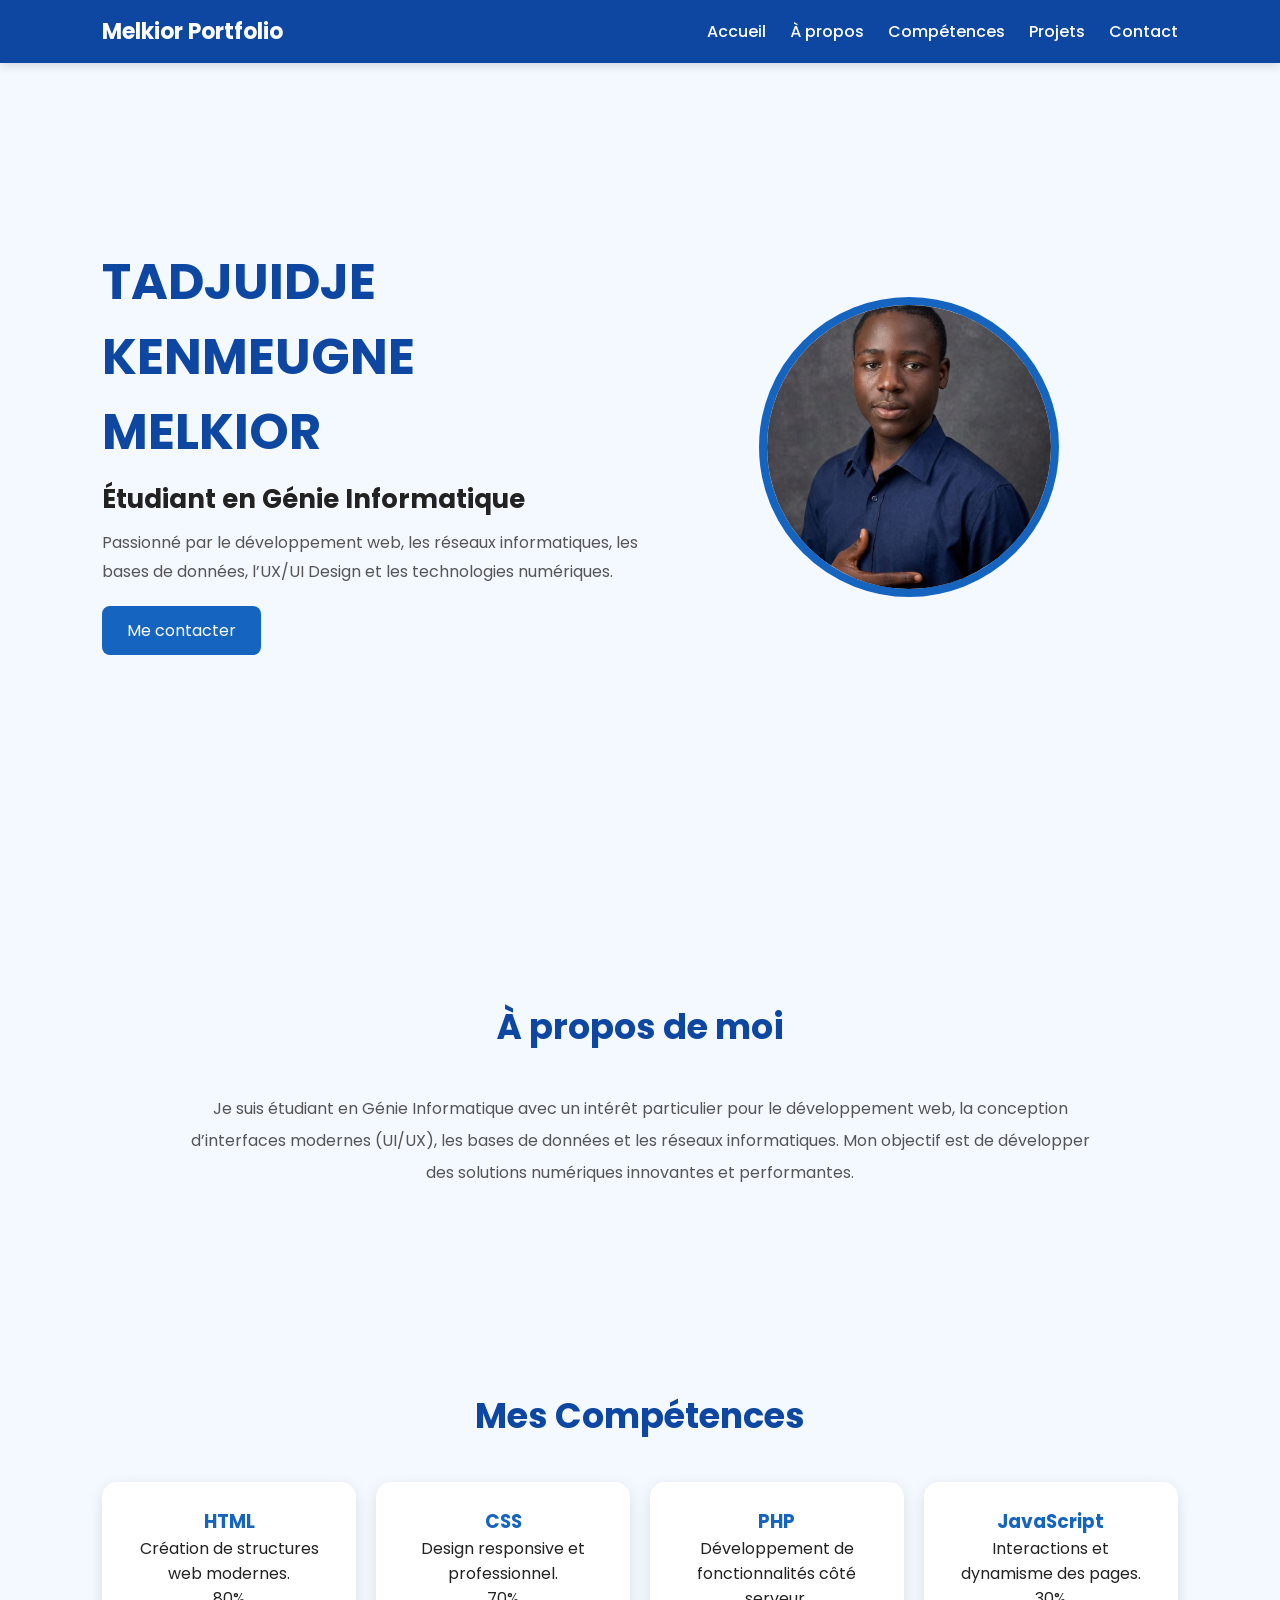
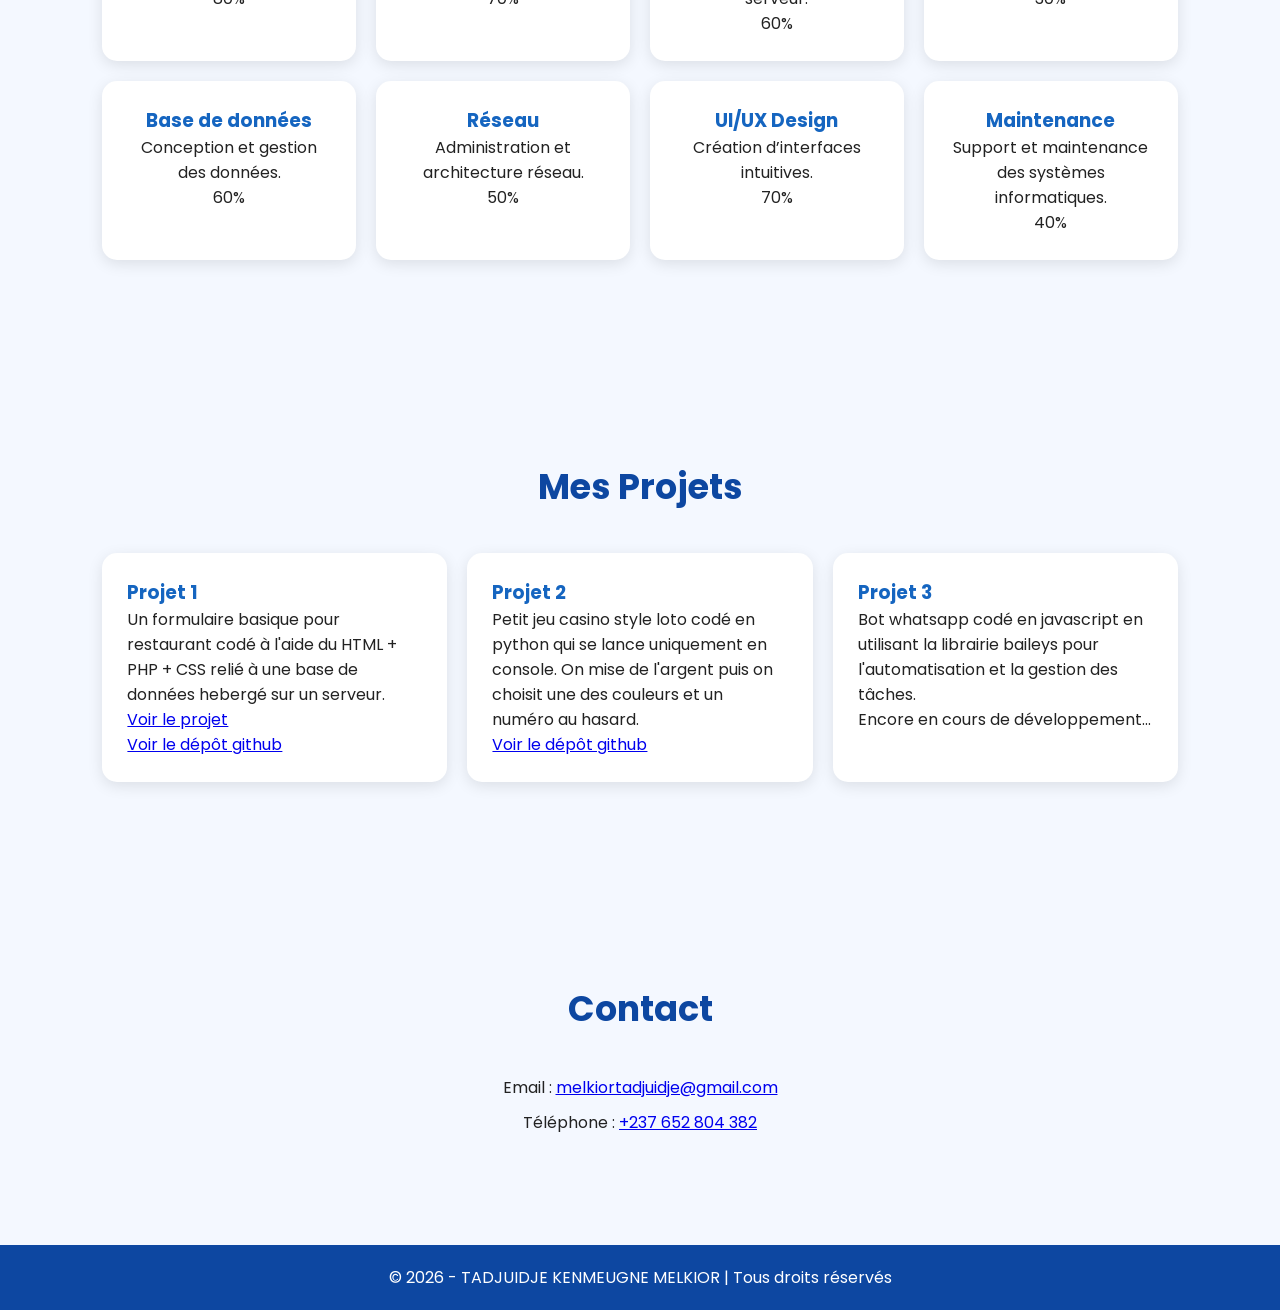
==== index.html @ 7a3d3e61 "Add files via upload" ====
<!DOCTYPE html>
<html lang="fr">
<head>
<meta charset="UTF-8" />
<meta name="viewport" content="width=device-width, initial-scale=1.0"/>
<title>Portfolio - TADJUIDJE KENMEUGNE MELKIOR</title>

<link href="https://fonts.googleapis.com/css2?family=Poppins:wght@300;400;500;600;700&display=swap" rel="stylesheet">
<link rel="stylesheet" href="style.css">
</head>

<body>

<header>
    <div class="logo">Melkior Portfolio</div>

    <nav>
        <a href="#home">Accueil</a>
        <a href="#about">À propos</a>
        <a href="#skills">Compétences</a>
        <a href="#projects">Projets</a>
        <a href="#contact">Contact</a>
    </nav>
</header>

<section class="hero" id="home">

    <div class="hero-text">
        <h1>TADJUIDJE KENMEUGNE MELKIOR</h1>

        <h2>Étudiant en Génie Informatique</h2>

        <p>
            Passionné par le développement web,
            les réseaux informatiques,
            les bases de données,
            l’UX/UI Design et les technologies numériques.
        </p>

        <a href="#contact" class="btn">Me contacter</a>
    </div>

    <div class="hero-image">
        <img src="Moi.jpg" alt="Photo de profil">
    </div>

</section>

<section class="about" id="about">

    <h2 class="title">À propos de moi</h2>
    <p>
        Je suis étudiant en Génie Informatique avec un intérêt
        particulier pour le développement web,
        la conception d’interfaces modernes (UI/UX),
        les bases de données et les réseaux informatiques.
        Mon objectif est de développer des solutions numériques
        innovantes et performantes.
    </p>

</section>

<section id="skills">

    <h2 class="title">Mes Compétences</h2>

    <div class="skills-container">

        <div class="skill">
            <h3>HTML</h3>
            <p>Création de structures web modernes.</p>80%
        </div>

        <div class="skill">
            <h3>CSS</h3>
            <p>Design responsive et professionnel.</p>70%
        </div>

        <div class="skill">
            <h3>PHP</h3>
            <p>Développement de fonctionnalités côté serveur.</p>60%
        </div>

        <div class="skill">
            <h3>JavaScript</h3>
            <p>Interactions et dynamisme des pages.</p>30%
        </div>

        <div class="skill">
            <h3>Base de données</h3>
            <p>Conception et gestion des données.</p>60%
        </div>

        <div class="skill">
            <h3>Réseau</h3>
            <p>Administration et architecture réseau.</p>50%
        </div>

        <div class="skill">
            <h3>UI/UX Design</h3>
            <p>Création d’interfaces intuitives.</p>70%
        </div>

        <div class="skill">
            <h3>Maintenance</h3>
            <p>Support et maintenance des systèmes informatiques.</p>40%
        </div>

    </div>

</section>

<section id="projects">

    <h2 class="title">Mes Projets</h2>

    <div class="projects-container">

        <div class="project-card">
            <h3>Projet 1</h3>
            <p>Un formulaire basique pour restaurant codé à l'aide du HTML + PHP + CSS relié à une base de données hebergé sur un serveur.</p> 
            <a href="https://devoir-cloud-computing-three.vercel.app/">Voir le projet</a><br>
            <a href="https://github.com/melkiortadjuidje-design/devoirCloudComputing">Voir le dépôt github</a>
        </div>

        <div class="project-card">
            <h3>Projet 2</h3>
            <p>Petit jeu casino style loto codé en python qui se lance uniquement en console. On mise de l'argent puis on choisit une des couleurs et un numéro au hasard.</p>
            <a href="https://github.com/melkiortadjuidje-design/Jeu-de-hasard-">Voir le dépôt github</a>
        </div>

        <div class="project-card">
            <h3>Projet 3</h3>
            <p>Bot whatsapp codé en javascript en utilisant la librairie baileys pour l'automatisation et la gestion des tâches.</p> Encore en cours de développement...
        </div>

    </div>

</section>

<section class="contact" id="contact">

    <h2 class="title">Contact</h2>

    <p>Email : <a href="mailto:melkiortadjuidje@gmail.com">melkiortadjuidje@gmail.com</a></p>
    <p>Téléphone : <a href="tel:+237652804382">+237 652 804 382</a></p>

</section>

<footer>
    <p>© 2026 - TADJUIDJE KENMEUGNE MELKIOR | Tous droits réservés</p>
</footer>

</body>
</html>
---- style.css ----
*{
    margin:0;
    padding:0;
    box-sizing:border-box;
    font-family:'Poppins', sans-serif;
}

html{
    scroll-behavior:smooth;
}

body{
    background:#f4f8ff;
    color:#222;
}

header{
    position:fixed;
    width:100%;
    top:0;
    background:#0d47a1;
    padding:15px 8%;
    display:flex;
    justify-content:space-between;
    align-items:center;
    z-index:1000;
    box-shadow:0 2px 10px rgba(0,0,0,.15);
}

.logo{
    color:white;
    font-size:22px;
    font-weight:700;
}

nav a{
    color:white;
    text-decoration:none;
    margin-left:20px;
    font-weight:500;
    transition:.3s;
}

nav a:hover{
    color:#90caf9;
}

section{
    padding:100px 8%;
}

.hero{
    min-height:100vh;
    display:flex;
    align-items:center;
    justify-content:space-between;
    flex-wrap:wrap;
}

.hero-text{
    flex:1;
    min-width:300px;
}

.hero-text h1{
    font-size:50px;
    color:#0d47a1;
}

.hero-text h2{
    font-size:26px;
    margin:10px 0;
}

.hero-text p{
    line-height:1.8;
    color:#555;
    margin-bottom:20px;
}

.btn{
    display:inline-block;
    padding:12px 25px;
    background:#1565c0;
    color:white;
    border-radius:8px;
    text-decoration:none;
    transition:.3s;
}

.btn:hover{
    background:#0d47a1;
}

.hero-image{
    flex:1;
    text-align:center;
}

.hero-image img{
    width:300px;
    height:300px;
    border-radius:50%;
    object-fit:cover;
    border:8px solid #1565c0;
}

.title{
    text-align:center;
    font-size:35px;
    color:#0d47a1;
    margin-bottom:40px;
}

.about p{
    text-align:center;
    max-width:900px;
    margin:auto;
    line-height:2;
    color:#555;
}

.skills-container{
    display:grid;
    grid-template-columns:repeat(auto-fit,minmax(220px,1fr));
    gap:20px;
}

.skill{
    background:white;
    padding:25px;
    border-radius:15px;
    text-align:center;
    box-shadow:0 4px 15px rgba(0,0,0,.1);
    transition:.3s;
}

.skill:hover{
    transform:translateY(-8px);
}

.skill h3{
    color:#1565c0;
}

.projects-container{
    display:grid;
    grid-template-columns:repeat(auto-fit,minmax(280px,1fr));
    gap:20px;
}

.project-card{
    background:white;
    padding:25px;
    border-radius:15px;
    box-shadow:0 4px 15px rgba(0,0,0,.1);
}

.project-card h3{
    color:#1565c0;
}

.contact{
    text-align:center;
}

.contact p{
    margin:10px 0;
}

footer{
    background:#0d47a1;
    color:white;
    text-align:center;
    padding:20px;
}

@media(max-width:768px){
    .hero{
        flex-direction:column-reverse;
        text-align:center;
    }

    .hero-text h1{
        font-size:38px;
    }

    nav{
        display:none;
    }
}
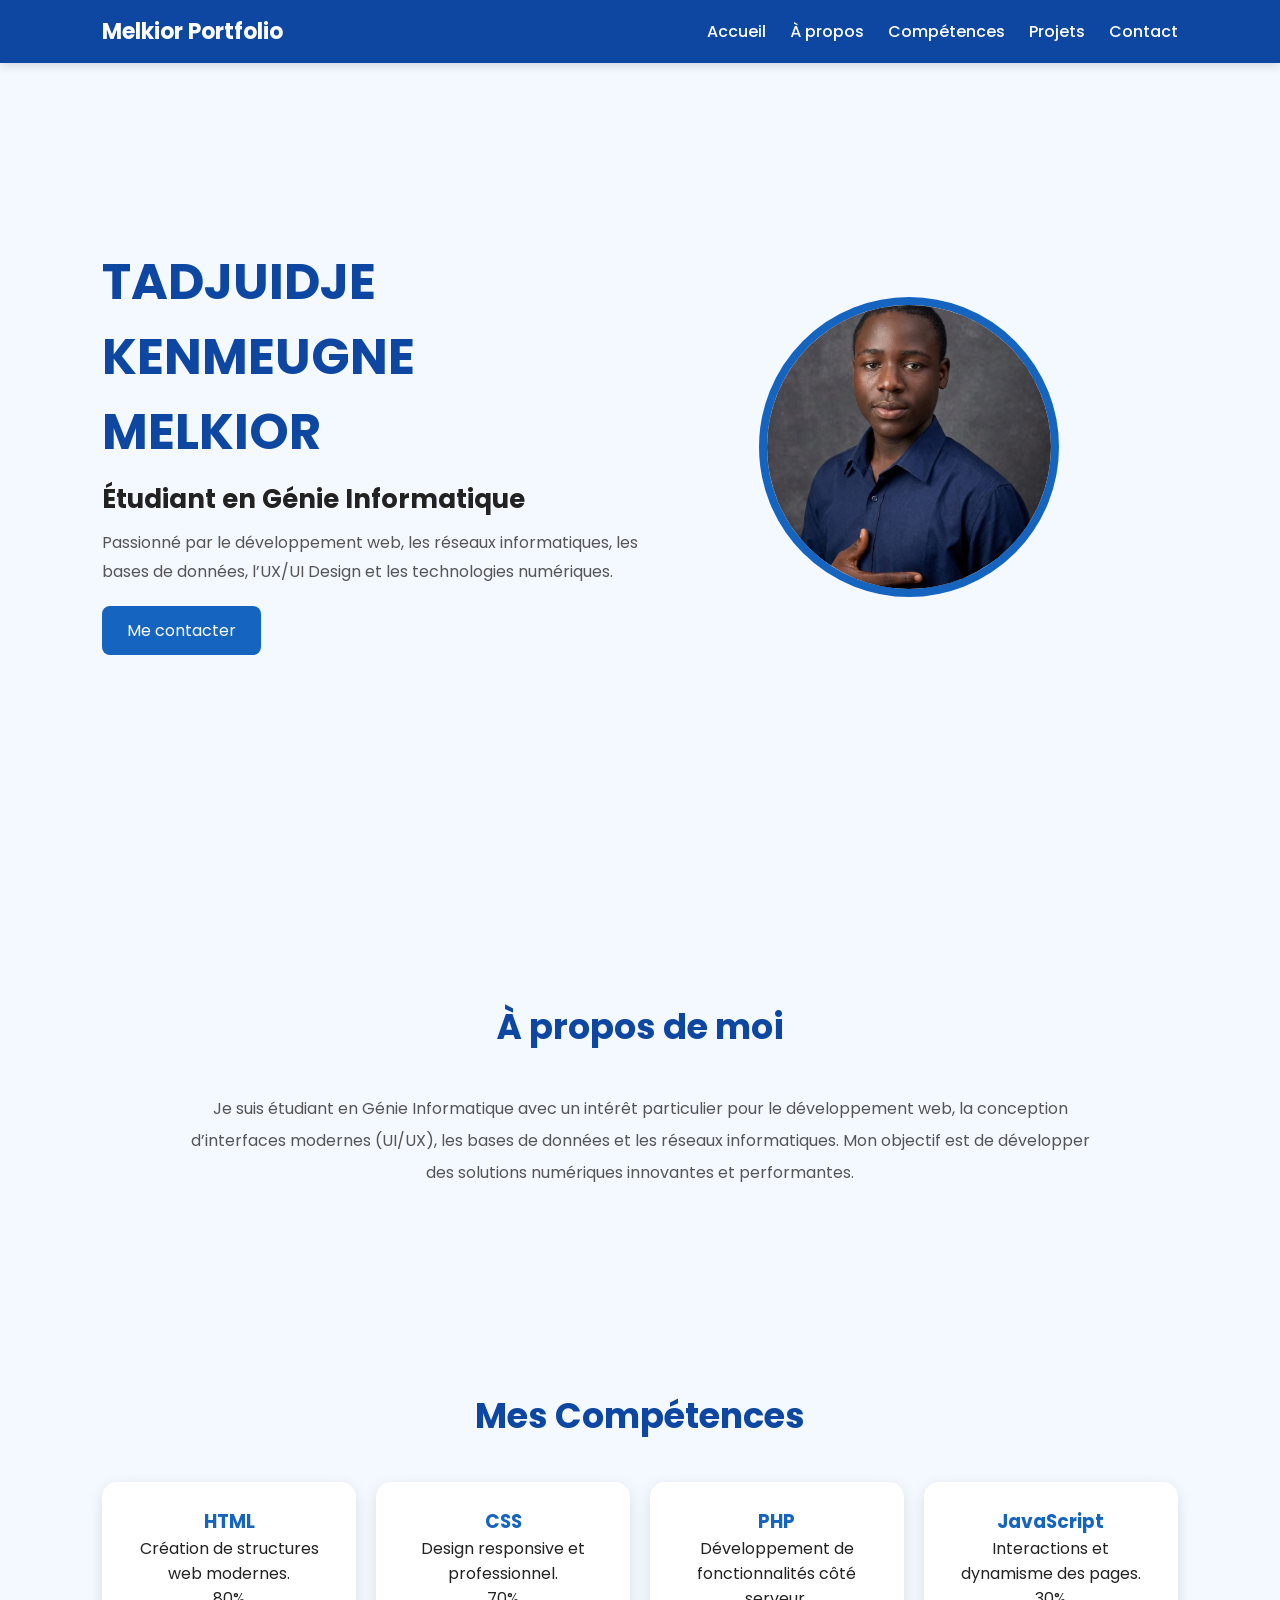
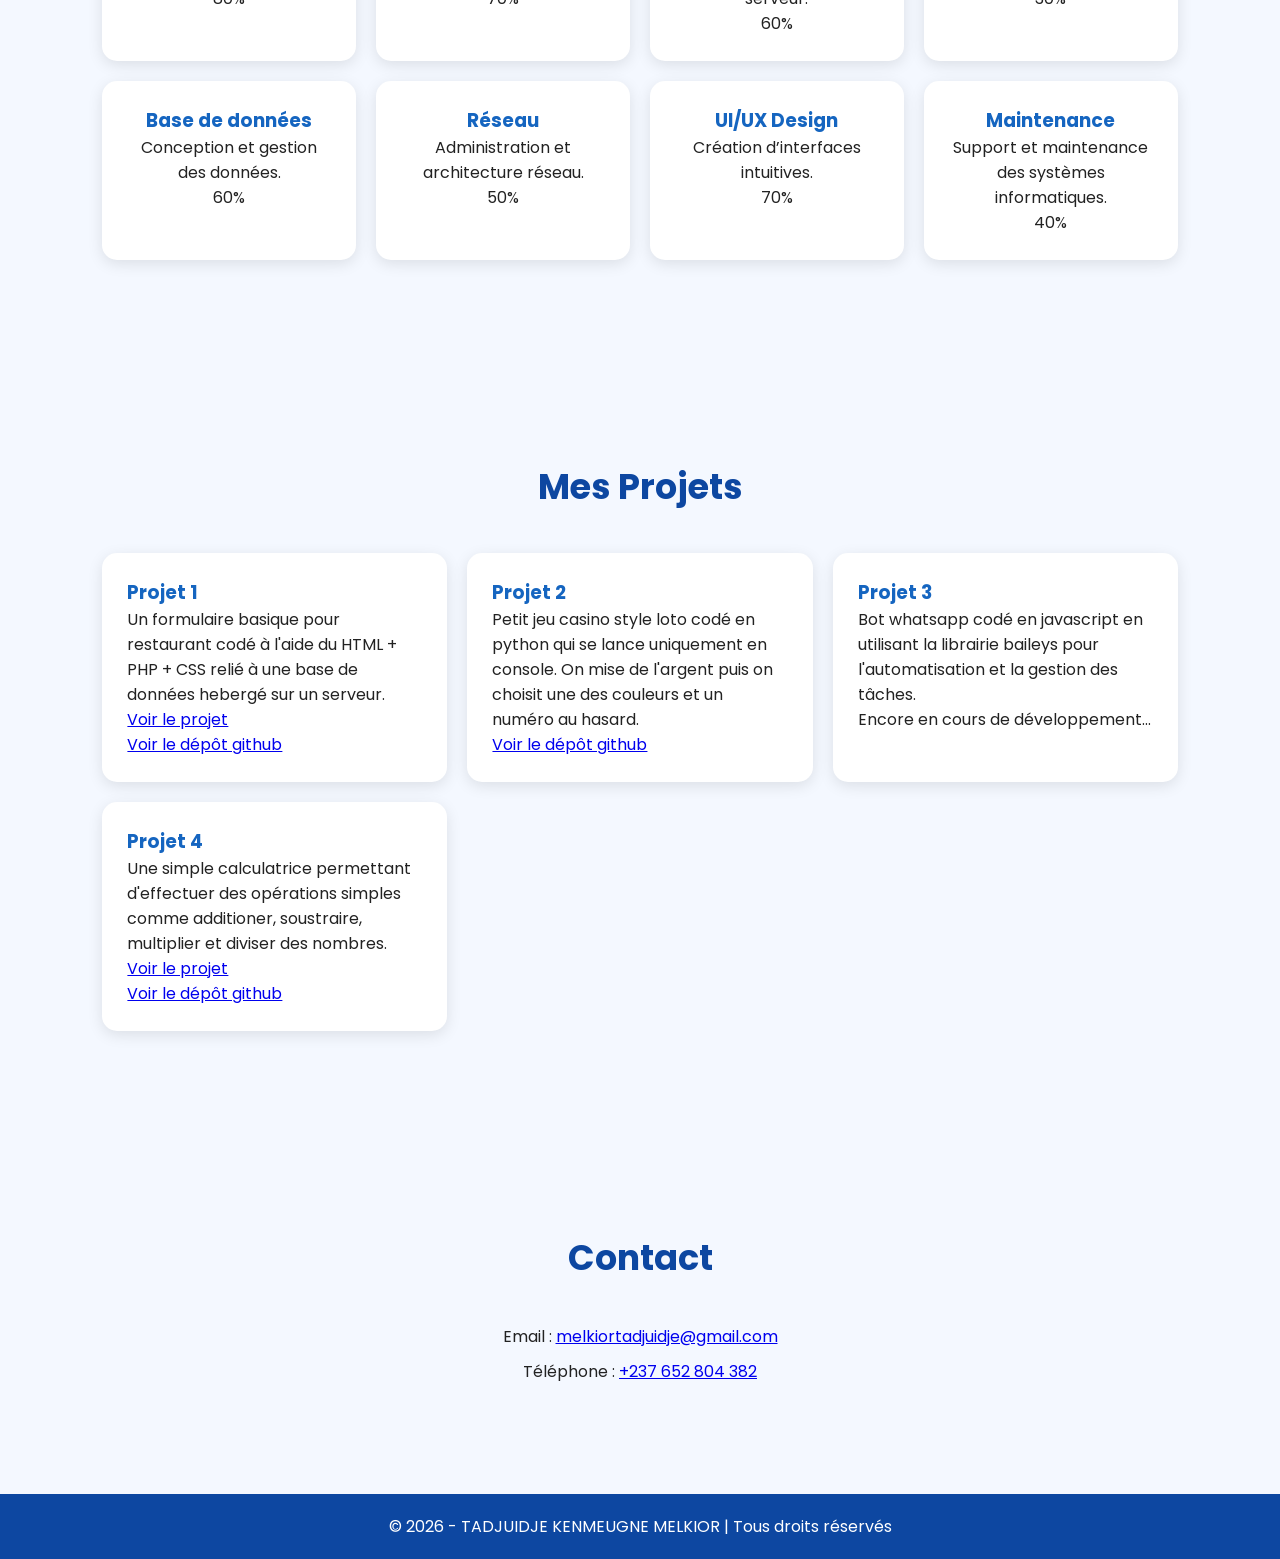
==== commit 8e5e873f: "Update index.html with new project details Added a new project section with a simple calculator proj" ====
--- a/index.html
+++ b/index.html
@@ -134,6 +134,13 @@
             <p>Bot whatsapp codé en javascript en utilisant la librairie baileys pour l'automatisation et la gestion des tâches.</p> Encore en cours de développement...
         </div>
 
+        <div class="project-card">
+            <h3>Projet 4</h3>
+            <p>Une simple calculatrice permettant d'effectuer des opérations simples comme additioner, soustraire, multiplier et diviser des nombres.</p>
+            <a href="calculatrice-md.vercel.app">Voir le projet</a><br> 
+            <a href="https://github.com/melkiortadjuidje-design/Calculatrice">Voir le dépôt github</a>
+        </div>
+
     </div>
 
 </section>
@@ -152,4 +159,4 @@
 </footer>
 
 </body>
-</html>+</html>
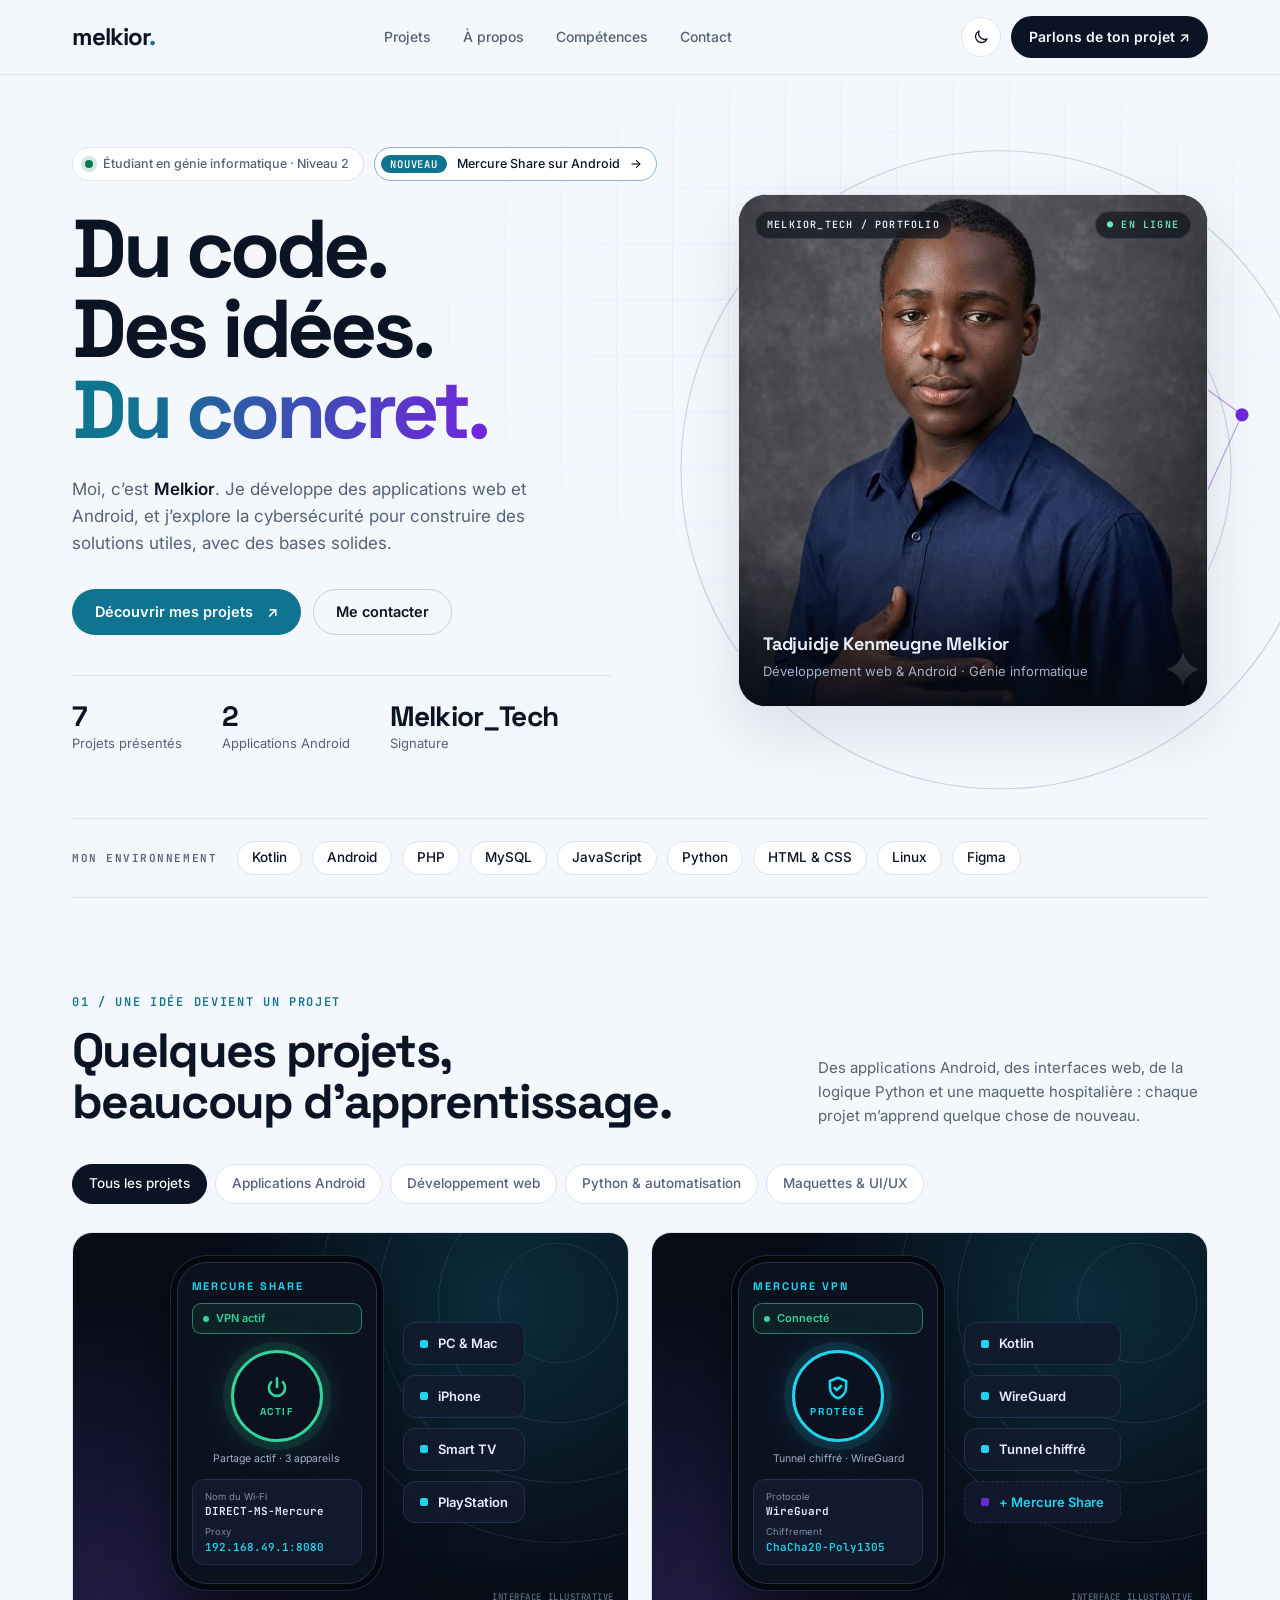
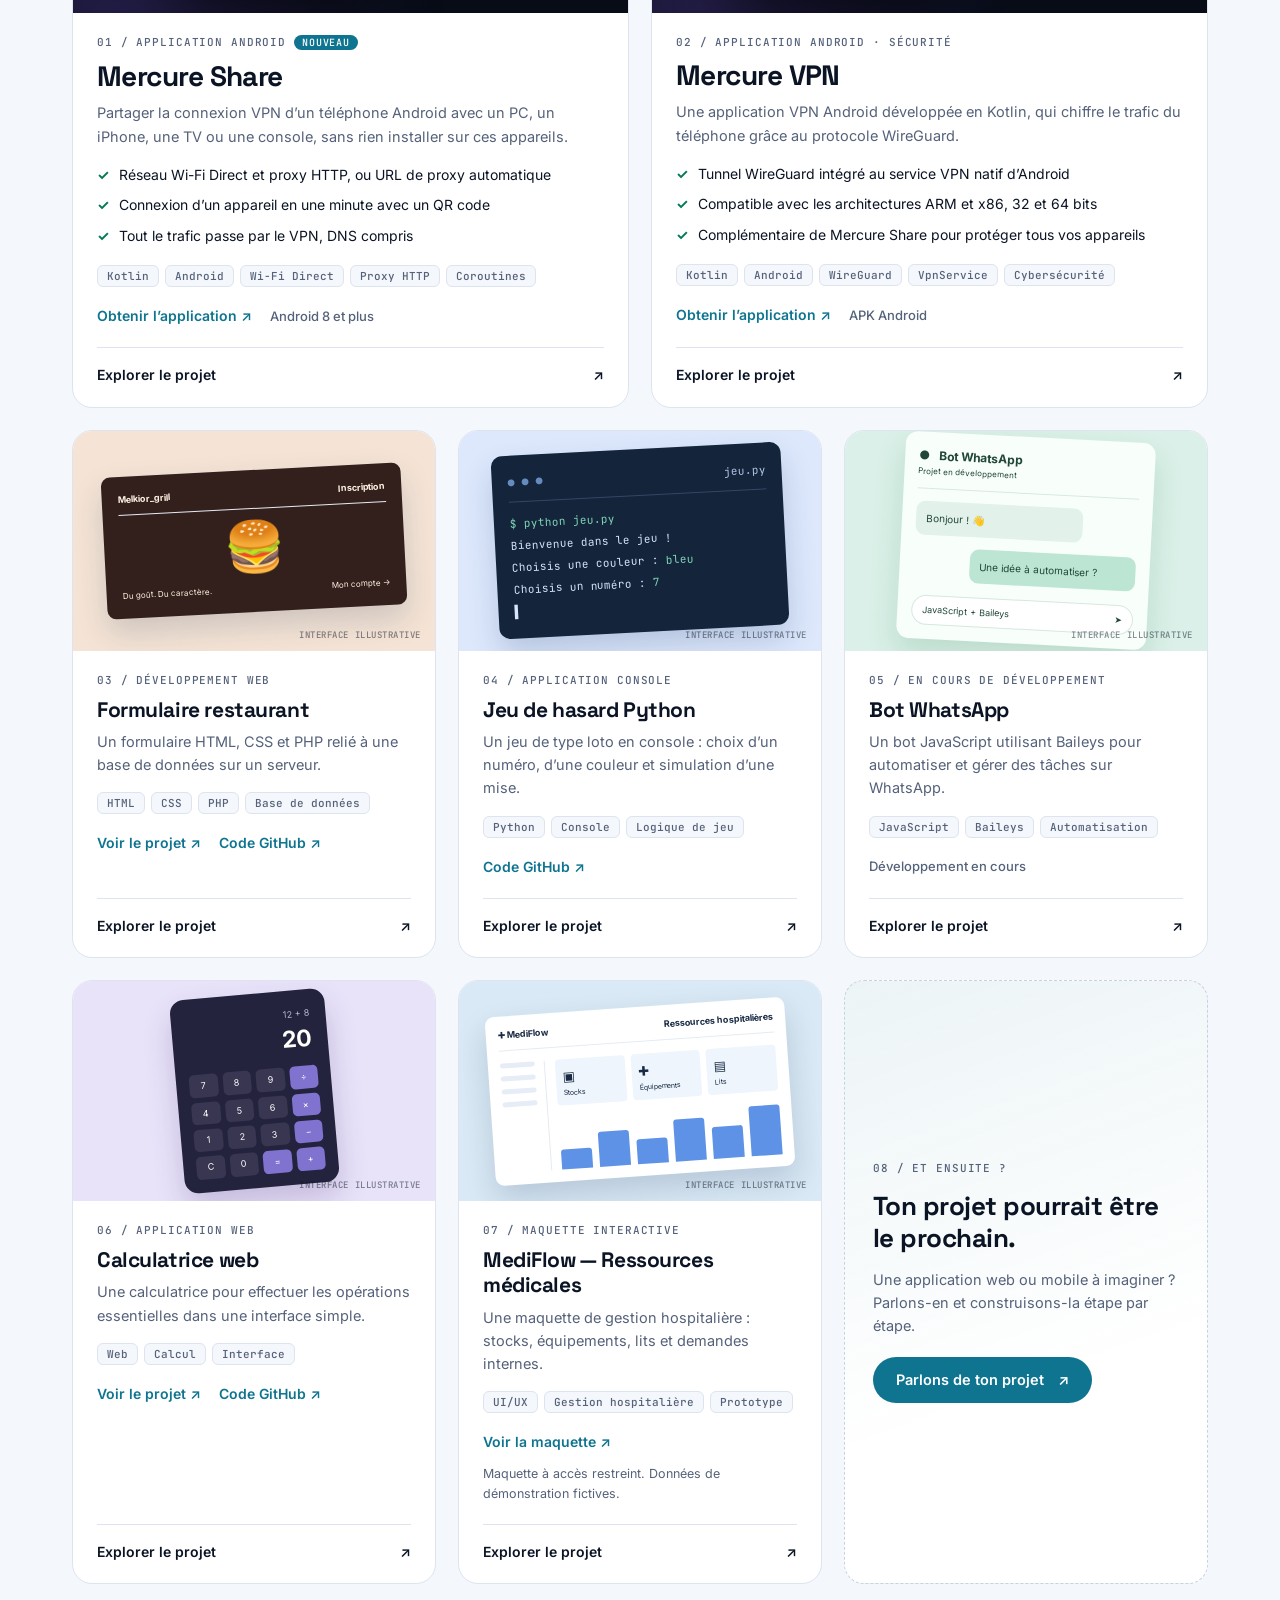
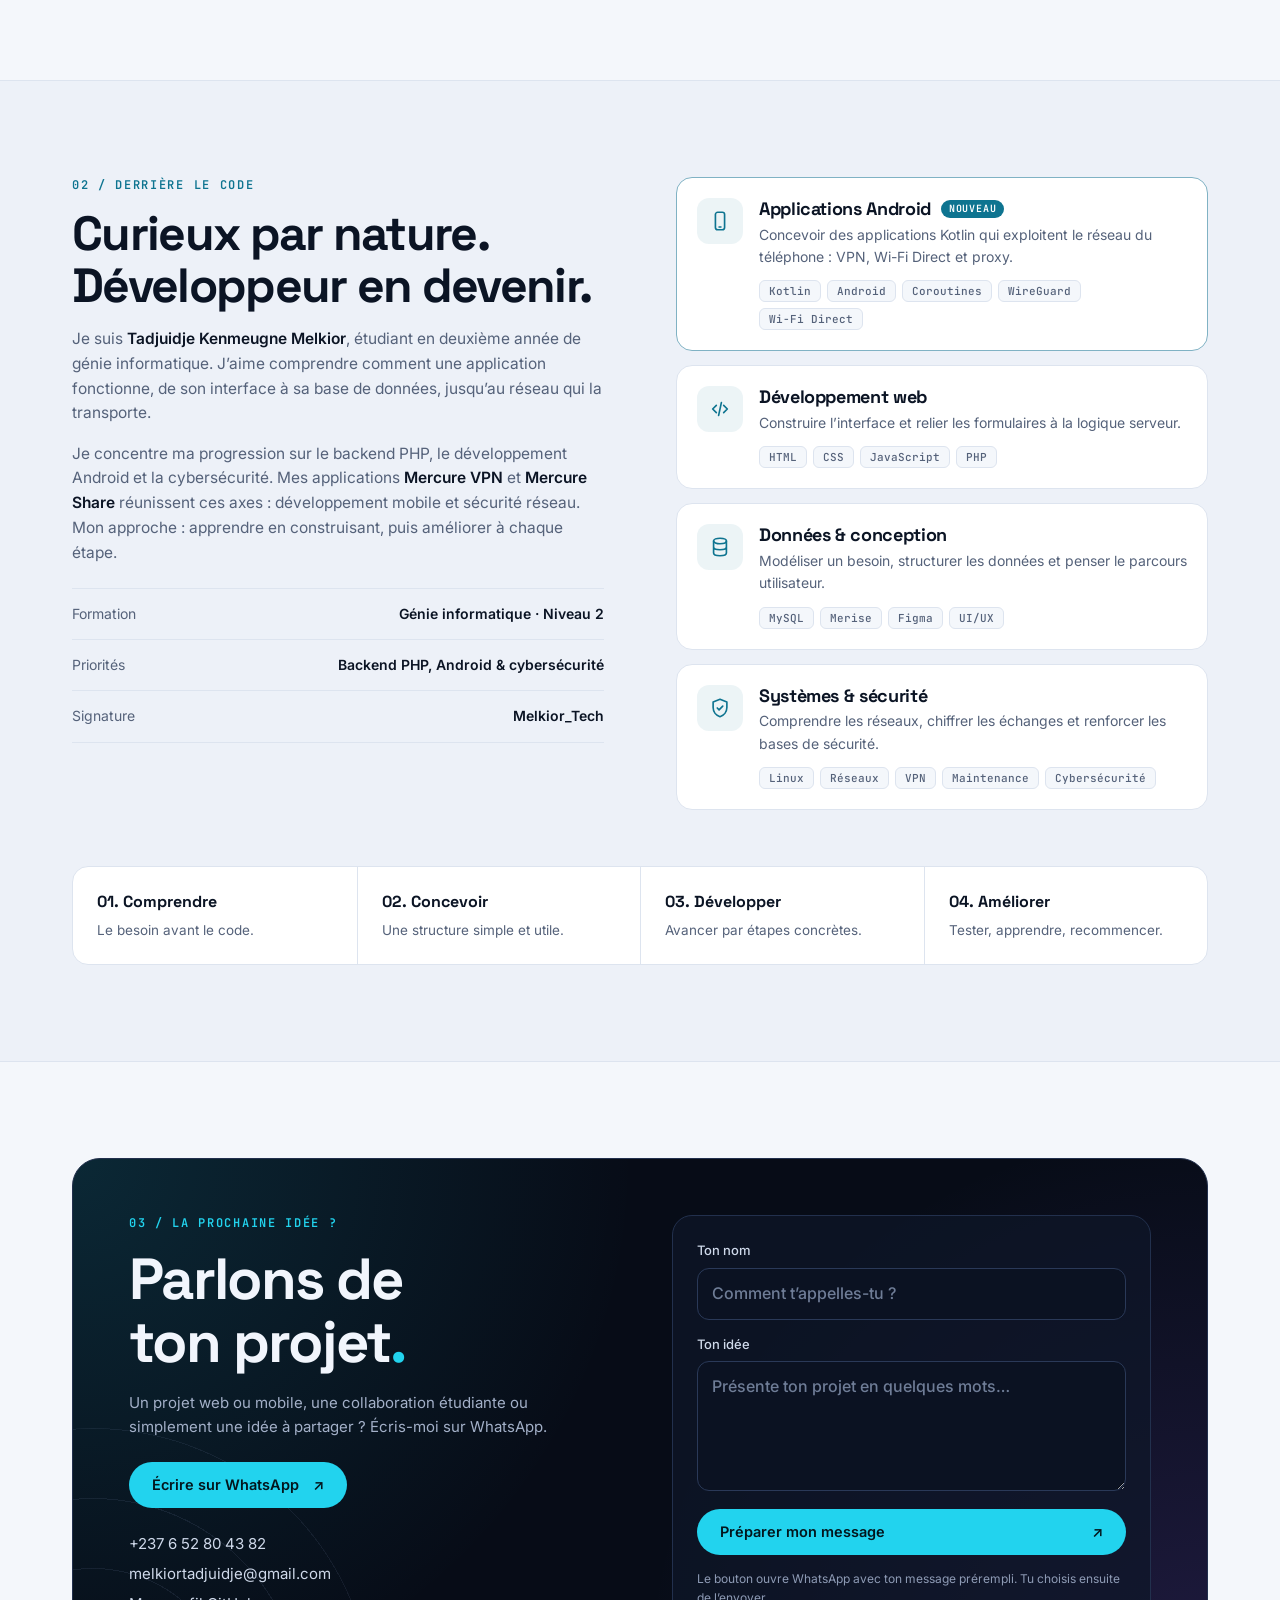
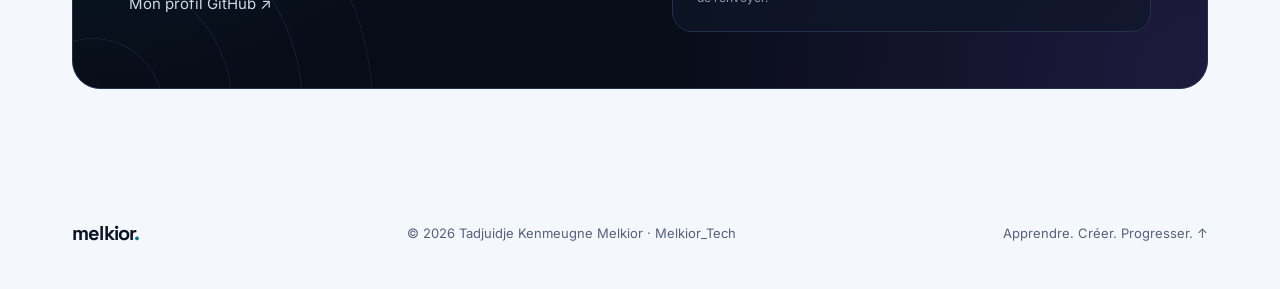
==== commit cfbd5c12: "Add files via upload" ====
--- a/index.html
+++ b/index.html
@@ -1,162 +1,443 @@
-<!DOCTYPE html>
-<html lang="fr">
-<head>
-<meta charset="UTF-8" />
-<meta name="viewport" content="width=device-width, initial-scale=1.0"/>
-<title>Portfolio - TADJUIDJE KENMEUGNE MELKIOR</title>
-
-<link href="https://fonts.googleapis.com/css2?family=Poppins:wght@300;400;500;600;700&display=swap" rel="stylesheet">
-<link rel="stylesheet" href="style.css">
-</head>
-
-<body>
-
-<header>
-    <div class="logo">Melkior Portfolio</div>
-
-    <nav>
-        <a href="#home">Accueil</a>
-        <a href="#about">À propos</a>
-        <a href="#skills">Compétences</a>
-        <a href="#projects">Projets</a>
-        <a href="#contact">Contact</a>
-    </nav>
-</header>
-
-<section class="hero" id="home">
-
-    <div class="hero-text">
-        <h1>TADJUIDJE KENMEUGNE MELKIOR</h1>
-
-        <h2>Étudiant en Génie Informatique</h2>
-
-        <p>
-            Passionné par le développement web,
-            les réseaux informatiques,
-            les bases de données,
-            l’UX/UI Design et les technologies numériques.
-        </p>
-
-        <a href="#contact" class="btn">Me contacter</a>
-    </div>
-
-    <div class="hero-image">
-        <img src="Moi.jpg" alt="Photo de profil">
-    </div>
-
-</section>
-
-<section class="about" id="about">
-
-    <h2 class="title">À propos de moi</h2>
-    <p>
-        Je suis étudiant en Génie Informatique avec un intérêt
-        particulier pour le développement web,
-        la conception d’interfaces modernes (UI/UX),
-        les bases de données et les réseaux informatiques.
-        Mon objectif est de développer des solutions numériques
-        innovantes et performantes.
-    </p>
-
-</section>
-
-<section id="skills">
-
-    <h2 class="title">Mes Compétences</h2>
-
-    <div class="skills-container">
-
-        <div class="skill">
-            <h3>HTML</h3>
-            <p>Création de structures web modernes.</p>80%
-        </div>
-
-        <div class="skill">
-            <h3>CSS</h3>
-            <p>Design responsive et professionnel.</p>70%
-        </div>
-
-        <div class="skill">
-            <h3>PHP</h3>
-            <p>Développement de fonctionnalités côté serveur.</p>60%
-        </div>
-
-        <div class="skill">
-            <h3>JavaScript</h3>
-            <p>Interactions et dynamisme des pages.</p>30%
-        </div>
-
-        <div class="skill">
-            <h3>Base de données</h3>
-            <p>Conception et gestion des données.</p>60%
-        </div>
-
-        <div class="skill">
-            <h3>Réseau</h3>
-            <p>Administration et architecture réseau.</p>50%
-        </div>
-
-        <div class="skill">
-            <h3>UI/UX Design</h3>
-            <p>Création d’interfaces intuitives.</p>70%
-        </div>
-
-        <div class="skill">
-            <h3>Maintenance</h3>
-            <p>Support et maintenance des systèmes informatiques.</p>40%
-        </div>
-
-    </div>
-
-</section>
-
-<section id="projects">
-
-    <h2 class="title">Mes Projets</h2>
-
-    <div class="projects-container">
-
-        <div class="project-card">
-            <h3>Projet 1</h3>
-            <p>Un formulaire basique pour restaurant codé à l'aide du HTML + PHP + CSS relié à une base de données hebergé sur un serveur.</p> 
-            <a href="https://devoir-cloud-computing-three.vercel.app/">Voir le projet</a><br>
-            <a href="https://github.com/melkiortadjuidje-design/devoirCloudComputing">Voir le dépôt github</a>
-        </div>
-
-        <div class="project-card">
-            <h3>Projet 2</h3>
-            <p>Petit jeu casino style loto codé en python qui se lance uniquement en console. On mise de l'argent puis on choisit une des couleurs et un numéro au hasard.</p>
-            <a href="https://github.com/melkiortadjuidje-design/Jeu-de-hasard-">Voir le dépôt github</a>
-        </div>
-
-        <div class="project-card">
-            <h3>Projet 3</h3>
-            <p>Bot whatsapp codé en javascript en utilisant la librairie baileys pour l'automatisation et la gestion des tâches.</p> Encore en cours de développement...
-        </div>
-
-        <div class="project-card">
-            <h3>Projet 4</h3>
-            <p>Une simple calculatrice permettant d'effectuer des opérations simples comme additioner, soustraire, multiplier et diviser des nombres.</p>
-            <a href="calculatrice-md.vercel.app">Voir le projet</a><br> 
-            <a href="https://github.com/melkiortadjuidje-design/Calculatrice">Voir le dépôt github</a>
-        </div>
-
-    </div>
-
-</section>
-
-<section class="contact" id="contact">
-
-    <h2 class="title">Contact</h2>
-
-    <p>Email : <a href="mailto:melkiortadjuidje@gmail.com">melkiortadjuidje@gmail.com</a></p>
-    <p>Téléphone : <a href="tel:+237652804382">+237 652 804 382</a></p>
-
-</section>
-
-<footer>
-    <p>© 2026 - TADJUIDJE KENMEUGNE MELKIOR | Tous droits réservés</p>
-</footer>
-
-</body>
-</html>
+<!doctype html>
+<html lang="fr">
+<head>
+  <meta charset="UTF-8">
+  <meta name="viewport" content="width=device-width, initial-scale=1">
+  <title>Melkior — Applications Android, web & cybersécurité</title>
+  <meta name="description" content="Portfolio de Tadjuidje Kenmeugne Melkior, étudiant en génie informatique : applications Android (Mercure Share, Mercure VPN), développement web, backend PHP et cybersécurité.">
+  <meta name="theme-color" content="#080d19">
+  <meta property="og:type" content="website">
+  <meta property="og:title" content="Melkior — Applications Android, web & cybersécurité">
+  <meta property="og:description" content="Mercure Share, Mercure VPN et projets web : le portfolio de Melkior_Tech.">
+  <meta property="og:url" content="https://portfolio-melkior.vercel.app/">
+  <meta property="og:site_name" content="Melkior_Tech">
+  <meta property="og:locale" content="fr_FR">
+  <meta property="og:image" content="https://portfolio-melkior.vercel.app/Moi.jpg">
+  <meta property="og:image:width" content="716">
+  <meta property="og:image:height" content="781">
+  <meta property="og:image:alt" content="Portrait de Tadjuidje Kenmeugne Melkior">
+  <meta name="twitter:card" content="summary">
+  <link rel="canonical" href="https://portfolio-melkior.vercel.app/">
+  <link rel="icon" type="image/svg+xml" href="favicon.svg">
+  <link rel="apple-touch-icon" href="apple-touch-icon.png">
+  <script type="application/ld+json">{"@context":"https://schema.org","@type":"Person","name":"Tadjuidje Kenmeugne Melkior","alternateName":"Melkior_Tech","url":"https://portfolio-melkior.vercel.app/","image":"https://portfolio-melkior.vercel.app/Moi.jpg","jobTitle":"Étudiant en génie informatique","knowsAbout":["Android","Kotlin","PHP","MySQL","JavaScript","Cybersécurité"],"sameAs":["https://github.com/melkiortadjuidje-design"]}</script>
+  <link rel="preconnect" href="https://fonts.googleapis.com">
+  <link rel="preconnect" href="https://fonts.gstatic.com" crossorigin>
+  <link rel="stylesheet" href="https://fonts.googleapis.com/css2?family=Inter:wght@400;500;600;700&family=JetBrains+Mono:wght@500;600&family=Space+Grotesk:wght@500;600;700&display=swap">
+  <link rel="stylesheet" href="style.css">
+  <script>
+    (function () {
+      var d = document.documentElement, t = null;
+      d.classList.add('js');
+      try { t = localStorage.getItem('melkior-theme'); } catch (e) {}
+      if (t !== 'light' && t !== 'dark') {
+        t = window.matchMedia && window.matchMedia('(prefers-color-scheme: light)').matches ? 'light' : 'dark';
+      }
+      d.setAttribute('data-theme', t);
+    })();
+  </script>
+</head>
+<body>
+  <a class="skip" href="#contenu">Aller au contenu</a>
+
+  <nav class="nav" aria-label="Navigation principale">
+    <div class="wrap navin">
+      <a href="#accueil" class="brand" aria-label="Melkior, retour en haut">melkior<span>.</span></a>
+      <div class="navlinks" id="navlinks">
+        <a href="#projets">Projets</a>
+        <a href="#apropos">À propos</a>
+        <a href="#competences">Compétences</a>
+        <a href="#contact">Contact</a>
+      </div>
+      <div class="navright">
+        <button class="iconbtn" id="theme" type="button" aria-label="Changer de thème">
+          <svg class="icon-sun" viewBox="0 0 24 24" aria-hidden="true"><circle cx="12" cy="12" r="4.5"/><path d="M12 2v2.5M12 19.5V22M4.9 4.9l1.8 1.8M17.3 17.3l1.8 1.8M2 12h2.5M19.5 12H22M4.9 19.1l1.8-1.8M17.3 6.7l1.8-1.8"/></svg>
+          <svg class="icon-moon" viewBox="0 0 24 24" aria-hidden="true"><path d="M20 14.5A8 8 0 0 1 9.5 4 8 8 0 1 0 20 14.5Z"/></svg>
+        </button>
+        <a class="navcontact" href="#contact">Parlons de ton projet <span aria-hidden="true">↗</span></a>
+        <button class="iconbtn menu" id="menu" type="button" aria-label="Ouvrir le menu" aria-expanded="false" aria-controls="navlinks">☰</button>
+      </div>
+    </div>
+  </nav>
+
+  <main id="contenu">
+    <header class="hero" id="accueil">
+      <div class="wrap herogrid">
+        <svg class="hero-orbits" viewBox="0 0 600 600" aria-hidden="true" focusable="false">
+          <circle class="ring" cx="300" cy="300" r="130"/>
+          <circle class="ring" cx="300" cy="300" r="210"/>
+          <circle class="ring" cx="300" cy="300" r="290"/>
+          <path class="link" d="M300 90 520 250 420 470M300 90 110 220"/>
+          <circle class="node c" cx="300" cy="90" r="9"/>
+          <circle class="node v" cx="520" cy="250" r="6"/>
+          <circle class="node v" cx="420" cy="470" r="6"/>
+          <circle class="node c" cx="110" cy="220" r="5"/>
+        </svg>
+
+        <div class="herotext">
+          <div class="pills">
+            <span class="badge"><span class="dot"></span>Étudiant en génie informatique · Niveau 2</span>
+            <a class="badge new" href="#mercure-share"><b>Nouveau</b> Mercure Share sur Android <span aria-hidden="true">→</span></a>
+          </div>
+          <h1>Du code.<br>Des idées.<br><span class="grad">Du concret.</span></h1>
+          <p class="intro">Moi, c’est <strong>Melkior</strong>. Je développe des applications web et Android, et j’explore la cybersécurité pour construire des solutions utiles, avec des bases solides.</p>
+          <div class="actions">
+            <a href="#projets" class="btn">Découvrir mes projets <span aria-hidden="true">↗</span></a>
+            <a href="#contact" class="btn secondary">Me contacter</a>
+          </div>
+          <dl class="stats">
+            <div><dt>Projets présentés</dt><dd>7</dd></div>
+            <div><dt>Applications Android</dt><dd>2</dd></div>
+            <div><dt>Signature</dt><dd>Melkior_Tech</dd></div>
+          </dl>
+        </div>
+
+        <div class="portrait-panel">
+          <div class="panel-top"><span>MELKIOR_TECH / PORTFOLIO</span><span class="live">● EN LIGNE</span></div>
+          <img class="portrait" src="Moi.jpg" width="716" height="781" alt="Portrait de Tadjuidje Kenmeugne Melkior" fetchpriority="high">
+          <div class="portrait-caption">
+            <strong>Tadjuidje Kenmeugne Melkior</strong>
+            <span>Développement web & Android · Génie informatique</span>
+          </div>
+        </div>
+      </div>
+
+      <div class="wrap">
+        <div class="stackbar">
+          <span class="label">MON ENVIRONNEMENT</span>
+          <span>Kotlin</span><span>Android</span><span>PHP</span><span>MySQL</span><span>JavaScript</span><span>Python</span><span>HTML & CSS</span><span>Linux</span><span>Figma</span>
+        </div>
+      </div>
+    </header>
+
+    <section class="section" id="projets">
+      <div class="wrap">
+        <div class="sectionhead reveal">
+          <div>
+            <div class="eyebrow">01 / Une idée devient un projet</div>
+            <h2>Quelques projets,<br>beaucoup d’apprentissage.</h2>
+          </div>
+          <p>Des applications Android, des interfaces web, de la logique Python et une maquette hospitalière : chaque projet m’apprend quelque chose de nouveau.</p>
+        </div>
+
+        <div class="filters" role="group" aria-label="Filtrer les projets">
+          <button class="filter active" type="button" data-filter="all" aria-pressed="true">Tous les projets</button>
+          <button class="filter" type="button" data-filter="mobile" aria-pressed="false">Applications Android</button>
+          <button class="filter" type="button" data-filter="web" aria-pressed="false">Développement web</button>
+          <button class="filter" type="button" data-filter="code" aria-pressed="false">Python & automatisation</button>
+          <button class="filter" type="button" data-filter="design" aria-pressed="false">Maquettes & UI/UX</button>
+        </div>
+
+        <div class="projects reveal">
+          <!-- 01 · Mercure Share -->
+          <article class="project featured" data-category="mobile" id="mercure-share">
+            <div class="preview dark share">
+              <div class="rings" aria-hidden="true"></div>
+              <div class="phone" aria-hidden="true">
+                <div class="phone-app">MERCURE SHARE</div>
+                <div class="phone-status"><i></i>VPN actif</div>
+                <div class="power">
+                  <svg viewBox="0 0 24 24"><path d="M12 3v8"/><path d="M6.6 6.6a7.5 7.5 0 1 0 10.8 0"/></svg>
+                  <b>ACTIF</b>
+                </div>
+                <div class="phone-sub">Partage actif · 3 appareils</div>
+                <div class="phone-card">
+                  <small>Nom du Wi-Fi</small><code>DIRECT-MS-Mercure</code>
+                  <small>Proxy</small><code class="hl">192.168.49.1:8080</code>
+                </div>
+              </div>
+              <ul class="devices" aria-hidden="true">
+                <li>PC &amp; Mac</li><li>iPhone</li><li>Smart TV</li><li>PlayStation</li>
+              </ul>
+              <span class="illustration-label">INTERFACE ILLUSTRATIVE</span>
+            </div>
+            <div class="projectbody">
+              <span class="projectnum">01 / APPLICATION ANDROID <em>Nouveau</em></span>
+              <h3>Mercure Share</h3>
+              <p>Partager la connexion VPN d’un téléphone Android avec un PC, un iPhone, une TV ou une console, sans rien installer sur ces appareils.</p>
+              <ul class="features">
+                <li>Réseau Wi-Fi Direct et proxy HTTP, ou URL de proxy automatique</li>
+                <li>Connexion d’un appareil en une minute avec un QR code</li>
+                <li>Tout le trafic passe par le VPN, DNS compris</li>
+              </ul>
+              <div class="tags"><span class="tag">Kotlin</span><span class="tag">Android</span><span class="tag">Wi-Fi Direct</span><span class="tag">Proxy HTTP</span><span class="tag">Coroutines</span></div>
+              <div class="projectlinks">
+                <a href="https://wa.me/237652804382?text=Bonjour%20Melkior%2C%20je%20souhaite%20obtenir%20l%E2%80%99application%20Mercure%20Share." target="_blank" rel="noopener noreferrer">Obtenir l’application ↗</a>
+                <span>Android 8 et plus</span>
+              </div>
+              <button class="details" type="button" data-project="share">Explorer le projet <span aria-hidden="true">↗</span></button>
+            </div>
+          </article>
+
+          <!-- 02 · Mercure VPN -->
+          <article class="project featured" data-category="mobile" id="mercure-vpn">
+            <div class="preview dark vpn">
+              <div class="rings" aria-hidden="true"></div>
+              <div class="phone" aria-hidden="true">
+                <div class="phone-app">MERCURE VPN</div>
+                <div class="phone-status"><i></i>Connecté</div>
+                <div class="power">
+                  <svg viewBox="0 0 24 24"><path d="M12 2.5 4.5 5.5v6c0 4.6 3.2 8.6 7.5 10 4.3-1.4 7.5-5.4 7.5-10v-6Z"/><path d="m9 12 2 2 4-4"/></svg>
+                  <b>PROTÉGÉ</b>
+                </div>
+                <div class="phone-sub">Tunnel chiffré · WireGuard</div>
+                <div class="phone-card">
+                  <small>Protocole</small><code>WireGuard</code>
+                  <small>Chiffrement</small><code class="hl">ChaCha20-Poly1305</code>
+                </div>
+              </div>
+              <ul class="devices" aria-hidden="true">
+                <li>Kotlin</li><li>WireGuard</li><li>Tunnel chiffré</li><li>+ Mercure Share</li>
+              </ul>
+              <span class="illustration-label">INTERFACE ILLUSTRATIVE</span>
+            </div>
+            <div class="projectbody">
+              <span class="projectnum">02 / APPLICATION ANDROID · SÉCURITÉ</span>
+              <h3>Mercure VPN</h3>
+              <p>Une application VPN Android développée en Kotlin, qui chiffre le trafic du téléphone grâce au protocole WireGuard.</p>
+              <ul class="features">
+                <li>Tunnel WireGuard intégré au service VPN natif d’Android</li>
+                <li>Compatible avec les architectures ARM et x86, 32 et 64 bits</li>
+                <li>Complémentaire de Mercure Share pour protéger tous vos appareils</li>
+              </ul>
+              <div class="tags"><span class="tag">Kotlin</span><span class="tag">Android</span><span class="tag">WireGuard</span><span class="tag">VpnService</span><span class="tag">Cybersécurité</span></div>
+              <div class="projectlinks">
+                <a href="https://wa.me/237652804382?text=Bonjour%20Melkior%2C%20je%20souhaite%20obtenir%20l%E2%80%99application%20Mercure%20VPN." target="_blank" rel="noopener noreferrer">Obtenir l’application ↗</a>
+                <span>APK Android</span>
+              </div>
+              <button class="details" type="button" data-project="vpn">Explorer le projet <span aria-hidden="true">↗</span></button>
+            </div>
+          </article>
+
+          <!-- 03 · Formulaire restaurant -->
+          <article class="project" data-category="web">
+            <div class="preview food">
+              <div class="mock">
+                <div class="mockhead"><span>Melkior_grill</span><span>Inscription</span></div>
+                <div class="burger" aria-hidden="true">🍔</div>
+                <div class="foodsmall"><span>Du goût. Du caractère.</span><span>Mon compte →</span></div>
+              </div>
+              <span class="illustration-label">INTERFACE ILLUSTRATIVE</span>
+            </div>
+            <div class="projectbody">
+              <span class="projectnum">03 / DÉVELOPPEMENT WEB</span>
+              <h3>Formulaire restaurant</h3>
+              <p>Un formulaire HTML, CSS et PHP relié à une base de données sur un serveur.</p>
+              <div class="tags"><span class="tag">HTML</span><span class="tag">CSS</span><span class="tag">PHP</span><span class="tag">Base de données</span></div>
+              <div class="projectlinks">
+                <a href="https://devoir-cloud-computing-three.vercel.app/" target="_blank" rel="noopener noreferrer">Voir le projet ↗</a>
+                <a href="https://github.com/melkiortadjuidje-design/devoirCloudComputing" target="_blank" rel="noopener noreferrer">Code GitHub ↗</a>
+              </div>
+              <button class="details" type="button" data-project="food">Explorer le projet <span aria-hidden="true">↗</span></button>
+            </div>
+          </article>
+
+          <!-- 04 · Jeu Python -->
+          <article class="project" data-category="code">
+            <div class="preview python">
+              <div class="terminal">
+                <div class="terminaldots">● ● ● <span>jeu.py</span></div>
+                <div><span class="terminalgreen">$ python jeu.py</span><br>Bienvenue dans le jeu !<br>Choisis une couleur : <span class="terminalgreen">bleu</span><br>Choisis un numéro : <span class="terminalgreen">7</span><br><span class="cursor">▌</span></div>
+              </div>
+              <span class="illustration-label">INTERFACE ILLUSTRATIVE</span>
+            </div>
+            <div class="projectbody">
+              <span class="projectnum">04 / APPLICATION CONSOLE</span>
+              <h3>Jeu de hasard Python</h3>
+              <p>Un jeu de type loto en console : choix d’un numéro, d’une couleur et simulation d’une mise.</p>
+              <div class="tags"><span class="tag">Python</span><span class="tag">Console</span><span class="tag">Logique de jeu</span></div>
+              <div class="projectlinks">
+                <a href="https://github.com/melkiortadjuidje-design/Jeu-de-hasard-" target="_blank" rel="noopener noreferrer">Code GitHub ↗</a>
+              </div>
+              <button class="details" type="button" data-project="python">Explorer le projet <span aria-hidden="true">↗</span></button>
+            </div>
+          </article>
+
+          <!-- 05 · Bot WhatsApp -->
+          <article class="project" data-category="code">
+            <div class="preview bot">
+              <div class="chatmock">
+                <div class="chathead">● &nbsp; Bot WhatsApp <small>Projet en développement</small></div>
+                <div class="bubble">Bonjour ! 👋</div>
+                <div class="bubble reply">Une idée à automatiser ?</div>
+                <div class="chatinput">JavaScript + Baileys <span>➤</span></div>
+              </div>
+              <span class="illustration-label">INTERFACE ILLUSTRATIVE</span>
+            </div>
+            <div class="projectbody">
+              <span class="projectnum">05 / EN COURS DE DÉVELOPPEMENT</span>
+              <h3>Bot WhatsApp</h3>
+              <p>Un bot JavaScript utilisant Baileys pour automatiser et gérer des tâches sur WhatsApp.</p>
+              <div class="tags"><span class="tag">JavaScript</span><span class="tag">Baileys</span><span class="tag">Automatisation</span></div>
+              <div class="projectlinks"><span>Développement en cours</span></div>
+              <button class="details" type="button" data-project="bot">Explorer le projet <span aria-hidden="true">↗</span></button>
+            </div>
+          </article>
+
+          <!-- 06 · Calculatrice -->
+          <article class="project" data-category="web">
+            <div class="preview calc">
+              <div class="calcmock">
+                <div class="calcdisplay">12 + 8 <strong>20</strong></div>
+                <div class="calckeys"><span>7</span><span>8</span><span>9</span><span>÷</span><span>4</span><span>5</span><span>6</span><span>×</span><span>1</span><span>2</span><span>3</span><span>−</span><span>C</span><span>0</span><span>=</span><span>+</span></div>
+              </div>
+              <span class="illustration-label">INTERFACE ILLUSTRATIVE</span>
+            </div>
+            <div class="projectbody">
+              <span class="projectnum">06 / APPLICATION WEB</span>
+              <h3>Calculatrice web</h3>
+              <p>Une calculatrice pour effectuer les opérations essentielles dans une interface simple.</p>
+              <div class="tags"><span class="tag">Web</span><span class="tag">Calcul</span><span class="tag">Interface</span></div>
+              <div class="projectlinks">
+                <a href="https://calculatrice-md.vercel.app/" target="_blank" rel="noopener noreferrer">Voir le projet ↗</a>
+                <a href="https://github.com/melkiortadjuidje-design/Calculatrice" target="_blank" rel="noopener noreferrer">Code GitHub ↗</a>
+              </div>
+              <button class="details" type="button" data-project="calc">Explorer le projet <span aria-hidden="true">↗</span></button>
+            </div>
+          </article>
+
+          <!-- 07 · MediFlow -->
+          <article class="project" data-category="design">
+            <div class="preview medical">
+              <div class="mock">
+                <div class="mockhead"><span>✚ MediFlow</span><span>Ressources hospitalières</span></div>
+                <div class="mockbody">
+                  <div class="sidebar"><i></i><i></i><i></i><i></i></div>
+                  <div>
+                    <div class="mockstats"><div><b>▣</b>Stocks</div><div><b>✚</b>Équipements</div><div><b>▤</b>Lits</div></div>
+                    <div class="chart"><i style="--h:40%"></i><i style="--h:70%"></i><i style="--h:50%"></i><i style="--h:85%"></i><i style="--h:65%"></i><i style="--h:100%"></i></div>
+                  </div>
+                </div>
+              </div>
+              <span class="illustration-label">INTERFACE ILLUSTRATIVE</span>
+            </div>
+            <div class="projectbody">
+              <span class="projectnum">07 / MAQUETTE INTERACTIVE</span>
+              <h3>MediFlow — Ressources médicales</h3>
+              <p>Une maquette de gestion hospitalière : stocks, équipements, lits et demandes internes.</p>
+              <div class="tags"><span class="tag">UI/UX</span><span class="tag">Gestion hospitalière</span><span class="tag">Prototype</span></div>
+              <div class="projectlinks">
+                <a href="https://mediflow-melkior.melkiortadjuidje.chatgpt.site" target="_blank" rel="noopener noreferrer">Voir la maquette ↗</a>
+              </div>
+              <p class="access-note">Maquette à accès restreint. Données de démonstration fictives.</p>
+              <button class="details" type="button" data-project="medical">Explorer le projet <span aria-hidden="true">↗</span></button>
+            </div>
+          </article>
+
+          <!-- Appel à l’action -->
+          <article class="project cta" data-category="all">
+            <div class="ctain">
+              <span class="projectnum">08 / ET ENSUITE ?</span>
+              <h3>Ton projet pourrait être le prochain.</h3>
+              <p>Une application web ou mobile à imaginer ? Parlons-en et construisons-la étape par étape.</p>
+              <a class="btn" href="#contact">Parlons de ton projet <span aria-hidden="true">↗</span></a>
+            </div>
+          </article>
+        </div>
+      </div>
+    </section>
+
+    <section class="section alt" id="apropos">
+      <div class="wrap about">
+        <div class="reveal">
+          <div class="eyebrow">02 / Derrière le code</div>
+          <h2>Curieux par nature.<br>Développeur en devenir.</h2>
+          <p>Je suis <strong>Tadjuidje Kenmeugne Melkior</strong>, étudiant en deuxième année de génie informatique. J’aime comprendre comment une application fonctionne, de son interface à sa base de données, jusqu’au réseau qui la transporte.</p>
+          <p>Je concentre ma progression sur le backend PHP, le développement Android et la cybersécurité. Mes applications <strong>Mercure VPN</strong> et <strong>Mercure Share</strong> réunissent ces axes : développement mobile et sécurité réseau. Mon approche : apprendre en construisant, puis améliorer à chaque étape.</p>
+          <div class="identity">
+            <div><span>Formation</span><strong>Génie informatique · Niveau 2</strong></div>
+            <div><span>Priorités</span><strong>Backend PHP, Android & cybersécurité</strong></div>
+            <div><span>Signature</span><strong>Melkior_Tech</strong></div>
+          </div>
+        </div>
+
+        <div class="skills reveal" id="competences">
+          <div class="skillrow new">
+            <div class="skillicon"><svg viewBox="0 0 24 24" aria-hidden="true"><rect x="7" y="2.5" width="10" height="19" rx="2.5"/><path d="M11 18.5h2"/></svg></div>
+            <div>
+              <h3>Applications Android <span class="newtag">Nouveau</span></h3>
+              <p>Concevoir des applications Kotlin qui exploitent le réseau du téléphone : VPN, Wi-Fi Direct et proxy.</p>
+              <div class="tags"><span class="tag">Kotlin</span><span class="tag">Android</span><span class="tag">Coroutines</span><span class="tag">WireGuard</span><span class="tag">Wi-Fi Direct</span></div>
+            </div>
+          </div>
+          <div class="skillrow">
+            <div class="skillicon"><svg viewBox="0 0 24 24" aria-hidden="true"><path d="m8 8-4 4 4 4M16 8l4 4-4 4M13.5 5l-3 14"/></svg></div>
+            <div>
+              <h3>Développement web</h3>
+              <p>Construire l’interface et relier les formulaires à la logique serveur.</p>
+              <div class="tags"><span class="tag">HTML</span><span class="tag">CSS</span><span class="tag">JavaScript</span><span class="tag">PHP</span></div>
+            </div>
+          </div>
+          <div class="skillrow">
+            <div class="skillicon"><svg viewBox="0 0 24 24" aria-hidden="true"><ellipse cx="12" cy="5.5" rx="7" ry="3"/><path d="M5 5.5v13c0 1.7 3.1 3 7 3s7-1.3 7-3v-13M5 12c0 1.7 3.1 3 7 3s7-1.3 7-3"/></svg></div>
+            <div>
+              <h3>Données & conception</h3>
+              <p>Modéliser un besoin, structurer les données et penser le parcours utilisateur.</p>
+              <div class="tags"><span class="tag">MySQL</span><span class="tag">Merise</span><span class="tag">Figma</span><span class="tag">UI/UX</span></div>
+            </div>
+          </div>
+          <div class="skillrow">
+            <div class="skillicon"><svg viewBox="0 0 24 24" aria-hidden="true"><path d="M12 2.5 4.5 5.5v6c0 4.6 3.2 8.6 7.5 10 4.3-1.4 7.5-5.4 7.5-10v-6Z"/><path d="m9 12 2 2 4-4"/></svg></div>
+            <div>
+              <h3>Systèmes & sécurité</h3>
+              <p>Comprendre les réseaux, chiffrer les échanges et renforcer les bases de sécurité.</p>
+              <div class="tags"><span class="tag">Linux</span><span class="tag">Réseaux</span><span class="tag">VPN</span><span class="tag">Maintenance</span><span class="tag">Cybersécurité</span></div>
+            </div>
+          </div>
+        </div>
+      </div>
+
+      <div class="wrap">
+        <div class="approach reveal">
+          <div><strong>01. Comprendre</strong><span>Le besoin avant le code.</span></div>
+          <div><strong>02. Concevoir</strong><span>Une structure simple et utile.</span></div>
+          <div><strong>03. Développer</strong><span>Avancer par étapes concrètes.</span></div>
+          <div><strong>04. Améliorer</strong><span>Tester, apprendre, recommencer.</span></div>
+        </div>
+      </div>
+    </section>
+
+    <section class="section" id="contact">
+      <div class="wrap">
+        <div class="contact reveal">
+          <div>
+            <div class="eyebrow">03 / La prochaine idée ?</div>
+            <h2>Parlons de<br>ton projet<span>.</span></h2>
+            <p>Un projet web ou mobile, une collaboration étudiante ou simplement une idée à partager ? Écris-moi sur WhatsApp.</p>
+            <a class="btn" href="https://wa.me/237652804382" target="_blank" rel="noopener noreferrer">Écrire sur WhatsApp <span aria-hidden="true">↗</span></a>
+            <p class="contact-links">
+              <a href="tel:+237652804382">+237 6 52 80 43 82</a>
+              <a href="mailto:melkiortadjuidje@gmail.com">melkiortadjuidje@gmail.com</a>
+              <a href="https://github.com/melkiortadjuidje-design" target="_blank" rel="noopener noreferrer">Mon profil GitHub ↗</a>
+            </p>
+          </div>
+          <form id="contactform">
+            <label>Ton nom<input name="name" autocomplete="name" required maxlength="100" placeholder="Comment t’appelles-tu ?"></label>
+            <label>Ton idée<textarea name="message" required maxlength="2000" placeholder="Présente ton projet en quelques mots…"></textarea></label>
+            <button class="btn" type="submit">Préparer mon message <span aria-hidden="true">↗</span></button>
+            <small>Le bouton ouvre WhatsApp avec ton message prérempli. Tu choisis ensuite de l’envoyer.</small>
+          </form>
+        </div>
+      </div>
+    </section>
+  </main>
+
+  <footer class="wrap footer">
+    <a class="brand" href="#accueil">melkior<span>.</span></a>
+    <span>© 2026 Tadjuidje Kenmeugne Melkior · Melkior_Tech</span>
+    <span>Apprendre. Créer. Progresser. <a href="#accueil" aria-label="Retour en haut">↑</a></span>
+  </footer>
+
+  <dialog id="projectdialog" aria-labelledby="dialogtitle">
+    <button class="close" type="button" aria-label="Fermer le projet">×</button>
+    <div class="eyebrow">Détail du projet</div>
+    <h2 id="dialogtitle"></h2>
+    <p id="dialogdescription"></p>
+    <ul id="dialogpoints"></ul>
+    <p class="note">Les visuels du portfolio sont des illustrations de présentation. Ils ne constituent pas une démonstration de l’application.</p>
+    <a class="btn" href="#contact" id="dialogcontact">En discuter <span aria-hidden="true">↗</span></a>
+  </dialog>
+
+  <script src="script.js" defer></script>
+</body>
+</html>
--- a/style.css
+++ b/style.css
@@ -1,191 +1,461 @@
-*{
-    margin:0;
-    padding:0;
-    box-sizing:border-box;
-    font-family:'Poppins', sans-serif;
-}
-
-html{
-    scroll-behavior:smooth;
-}
-
-body{
-    background:#f4f8ff;
-    color:#222;
-}
-
-header{
-    position:fixed;
-    width:100%;
-    top:0;
-    background:#0d47a1;
-    padding:15px 8%;
-    display:flex;
-    justify-content:space-between;
-    align-items:center;
-    z-index:1000;
-    box-shadow:0 2px 10px rgba(0,0,0,.15);
-}
-
-.logo{
-    color:white;
-    font-size:22px;
-    font-weight:700;
-}
-
-nav a{
-    color:white;
-    text-decoration:none;
-    margin-left:20px;
-    font-weight:500;
-    transition:.3s;
-}
-
-nav a:hover{
-    color:#90caf9;
-}
-
-section{
-    padding:100px 8%;
-}
-
-.hero{
-    min-height:100vh;
-    display:flex;
-    align-items:center;
-    justify-content:space-between;
-    flex-wrap:wrap;
-}
-
-.hero-text{
-    flex:1;
-    min-width:300px;
-}
-
-.hero-text h1{
-    font-size:50px;
-    color:#0d47a1;
-}
-
-.hero-text h2{
-    font-size:26px;
-    margin:10px 0;
-}
-
-.hero-text p{
-    line-height:1.8;
-    color:#555;
-    margin-bottom:20px;
-}
-
-.btn{
-    display:inline-block;
-    padding:12px 25px;
-    background:#1565c0;
-    color:white;
-    border-radius:8px;
-    text-decoration:none;
-    transition:.3s;
-}
-
-.btn:hover{
-    background:#0d47a1;
-}
-
-.hero-image{
-    flex:1;
-    text-align:center;
-}
-
-.hero-image img{
-    width:300px;
-    height:300px;
-    border-radius:50%;
-    object-fit:cover;
-    border:8px solid #1565c0;
-}
-
-.title{
-    text-align:center;
-    font-size:35px;
-    color:#0d47a1;
-    margin-bottom:40px;
-}
-
-.about p{
-    text-align:center;
-    max-width:900px;
-    margin:auto;
-    line-height:2;
-    color:#555;
-}
-
-.skills-container{
-    display:grid;
-    grid-template-columns:repeat(auto-fit,minmax(220px,1fr));
-    gap:20px;
-}
-
-.skill{
-    background:white;
-    padding:25px;
-    border-radius:15px;
-    text-align:center;
-    box-shadow:0 4px 15px rgba(0,0,0,.1);
-    transition:.3s;
-}
-
-.skill:hover{
-    transform:translateY(-8px);
-}
-
-.skill h3{
-    color:#1565c0;
-}
-
-.projects-container{
-    display:grid;
-    grid-template-columns:repeat(auto-fit,minmax(280px,1fr));
-    gap:20px;
-}
-
-.project-card{
-    background:white;
-    padding:25px;
-    border-radius:15px;
-    box-shadow:0 4px 15px rgba(0,0,0,.1);
-}
-
-.project-card h3{
-    color:#1565c0;
-}
-
-.contact{
-    text-align:center;
-}
-
-.contact p{
-    margin:10px 0;
-}
-
-footer{
-    background:#0d47a1;
-    color:white;
-    text-align:center;
-    padding:20px;
-}
-
-@media(max-width:768px){
-    .hero{
-        flex-direction:column-reverse;
-        text-align:center;
-    }
-
-    .hero-text h1{
-        font-size:38px;
-    }
-
-    nav{
-        display:none;
-    }
-}+/* ==========================================================
+   Portfolio Melkior — identité Melkior_Tech (bleu nuit + cyan)
+   ========================================================== */
+
+:root {
+  --bg: #080d19;
+  --bg-soft: #0b1222;
+  --paper: #0f1729;
+  --ink: #e8eef9;
+  --muted: #97a3bb;
+  --line: #1d2840;
+  --line-strong: #2a3958;
+  --accent: #22d3ee;
+  --on-accent: #03161d;
+  --accent-soft: rgba(34, 211, 238, .09);
+  --green: #34d399;
+  --violet: #8b5cf6;
+  --shadow: 0 24px 60px rgba(0, 0, 0, .38);
+
+  /* Panneaux toujours sombres (portrait, apps Android, contact) */
+  --night: #070c17;
+  --night-card: #111a2d;
+  --night-line: #22304d;
+  --night-ink: #e8eef9;
+  --night-muted: #a3b0c8;
+  --cyan: #22d3ee;
+
+  --radius: 20px;
+  --font: 'Inter', system-ui, -apple-system, 'Segoe UI', Roboto, Arial, sans-serif;
+  --display: 'Space Grotesk', 'Inter', system-ui, sans-serif;
+  --mono: 'JetBrains Mono', ui-monospace, SFMono-Regular, Menlo, Consolas, monospace;
+  color-scheme: dark;
+}
+
+html[data-theme="light"] {
+  --bg: #f4f7fb;
+  --bg-soft: #edf1f8;
+  --paper: #ffffff;
+  --ink: #0b1424;
+  --muted: #55627a;
+  --line: #dde4ef;
+  --line-strong: #c6d1e2;
+  --accent: #0e7490;
+  --on-accent: #ffffff;
+  --accent-soft: rgba(14, 116, 144, .08);
+  --green: #047857;
+  --violet: #6d28d9;
+  --shadow: 0 24px 60px rgba(16, 36, 72, .11);
+  color-scheme: light;
+}
+
+/* ---------- Base ---------- */
+*, *::before, *::after { box-sizing: border-box; }
+html { scroll-behavior: smooth; scroll-padding-top: 88px; -webkit-text-size-adjust: 100%; }
+body {
+  margin: 0;
+  background: var(--bg);
+  color: var(--ink);
+  font-family: var(--font);
+  font-size: 16px;
+  line-height: 1.6;
+  -webkit-font-smoothing: antialiased;
+  overflow-x: hidden;
+}
+img { max-width: 100%; display: block; }
+a { color: inherit; text-decoration: none; }
+button, input, textarea { font: inherit; color: inherit; }
+button { cursor: pointer; -webkit-tap-highlight-color: transparent; }
+:focus-visible { outline: 2px solid var(--accent); outline-offset: 4px; border-radius: 6px; }
+::selection { background: var(--accent); color: var(--on-accent); }
+[hidden] { display: none !important; }
+
+.wrap { max-width: 1200px; margin: 0 auto; padding: 0 32px; }
+.skip { position: fixed; top: -80px; left: 16px; z-index: 50; background: var(--paper); color: var(--ink); padding: 12px 16px; border-radius: 10px; border: 1px solid var(--line); }
+.skip:focus { top: 12px; }
+
+h1, h2, h3 { font-family: var(--display); font-weight: 700; color: var(--ink); }
+h2 { font-size: clamp(32px, 4vw, 48px); line-height: 1.08; letter-spacing: -.035em; margin: 14px 0 0; }
+h3 { font-size: 21px; line-height: 1.2; letter-spacing: -.02em; margin: 10px 0 8px; }
+.eyebrow { font: 600 12px/1.4 var(--mono); letter-spacing: .14em; text-transform: uppercase; color: var(--accent); }
+
+/* ---------- Boutons ---------- */
+.btn {
+  display: inline-flex; align-items: center; justify-content: center; gap: 14px;
+  padding: 13px 22px; border: 1px solid transparent; border-radius: 999px;
+  background: var(--accent); color: var(--on-accent);
+  font-size: 14.5px; font-weight: 600; line-height: 1.2;
+  transition: transform .2s ease, box-shadow .2s ease, background .2s ease;
+}
+.btn:hover { transform: translateY(-2px); box-shadow: 0 12px 30px rgba(34, 211, 238, .25); }
+.btn.secondary { background: transparent; color: var(--ink); border-color: var(--line-strong); }
+.btn.secondary:hover { background: var(--paper); box-shadow: none; }
+
+/* ---------- Navigation ---------- */
+.nav {
+  position: sticky; top: 0; z-index: 20;
+  background: var(--bg);
+  background: color-mix(in srgb, var(--bg) 82%, transparent);
+  -webkit-backdrop-filter: saturate(1.4) blur(14px);
+  backdrop-filter: saturate(1.4) blur(14px);
+  border-bottom: 1px solid var(--line);
+}
+.navin { height: 74px; display: flex; align-items: center; justify-content: space-between; gap: 24px; }
+.brand { font-family: var(--display); font-size: 24px; font-weight: 700; letter-spacing: -.04em; }
+.brand span { color: var(--accent); }
+.navlinks { display: flex; gap: 4px; font-size: 14px; font-weight: 500; }
+.navlinks a { padding: 8px 14px; border-radius: 999px; color: var(--muted); transition: color .2s, background .2s; }
+.navlinks a:hover { color: var(--ink); background: var(--accent-soft); }
+.navright { display: flex; gap: 10px; align-items: center; }
+.iconbtn {
+  width: 40px; height: 40px; display: grid; place-items: center; padding: 0;
+  border: 1px solid var(--line); background: var(--paper); border-radius: 50%;
+  font-size: 18px; line-height: 1;
+}
+.iconbtn:hover { border-color: var(--line-strong); }
+.iconbtn svg { width: 18px; height: 18px; fill: none; stroke: currentColor; stroke-width: 1.8; stroke-linecap: round; stroke-linejoin: round; }
+html[data-theme="light"] .icon-sun, html:not([data-theme="light"]) .icon-moon { display: none; }
+.menu { display: none; }
+.navcontact { font-size: 14px; font-weight: 600; background: var(--ink); color: var(--bg); padding: 10px 18px; border-radius: 999px; transition: opacity .2s; }
+.navcontact:hover { opacity: .88; }
+
+/* ---------- Hero ---------- */
+.hero { position: relative; padding: 72px 0 0; overflow: hidden; }
+.hero::before {
+  content: ''; position: absolute; inset: 0; pointer-events: none; opacity: .55;
+  background-image: linear-gradient(var(--line) 1px, transparent 1px), linear-gradient(90deg, var(--line) 1px, transparent 1px);
+  background-size: 56px 56px;
+  -webkit-mask-image: radial-gradient(ellipse 70% 60% at 70% 30%, #000 10%, transparent 70%);
+  mask-image: radial-gradient(ellipse 70% 60% at 70% 30%, #000 10%, transparent 70%);
+}
+.herogrid { position: relative; display: grid; grid-template-columns: 1.1fr .9fr; gap: 64px; align-items: center; padding-bottom: 64px; }
+.hero-orbits { position: absolute; right: -90px; top: 50%; width: 660px; height: 660px; transform: translateY(-52%); pointer-events: none; z-index: 0; }
+.hero-orbits .ring { fill: none; stroke: var(--line-strong); }
+.hero-orbits .link { fill: none; stroke: var(--violet); stroke-opacity: .45; }
+.hero-orbits .node.c { fill: var(--accent); }
+.hero-orbits .node.v { fill: var(--violet); }
+.herotext { position: relative; z-index: 1; }
+
+.pills { display: flex; flex-wrap: wrap; gap: 10px; margin-bottom: 28px; }
+.badge {
+  display: inline-flex; align-items: center; gap: 10px;
+  font-size: 12.5px; font-weight: 500; color: var(--muted);
+  background: var(--paper); border: 1px solid var(--line); border-radius: 999px; padding: 6px 14px 6px 12px;
+}
+.badge.new { color: var(--ink); border-color: color-mix(in srgb, var(--accent) 40%, var(--line)); padding-left: 6px; transition: border-color .2s; }
+.badge.new:hover { border-color: var(--accent); }
+.badge.new b { font: 600 10.5px/1.6 var(--mono); letter-spacing: .08em; text-transform: uppercase; background: var(--accent); color: var(--on-accent); padding: 1px 9px; border-radius: 999px; }
+.dot { width: 8px; height: 8px; flex: none; background: var(--green); border-radius: 50%; box-shadow: 0 0 0 4px color-mix(in srgb, var(--green) 18%, transparent); animation: pulse 2.4s ease-in-out infinite; }
+@keyframes pulse { 50% { box-shadow: 0 0 0 7px color-mix(in srgb, var(--green) 6%, transparent); } }
+
+h1 { font-size: clamp(48px, 6.4vw, 84px); line-height: .98; letter-spacing: -.05em; margin: 0 0 26px; }
+.grad { background: linear-gradient(100deg, var(--accent) 15%, var(--violet) 95%); -webkit-background-clip: text; background-clip: text; color: transparent; }
+.intro { max-width: 490px; color: var(--muted); font-size: 17px; margin: 0; }
+.intro strong { color: var(--ink); font-weight: 600; }
+.actions { display: flex; flex-wrap: wrap; gap: 12px; margin: 32px 0 40px; }
+.stats { display: flex; gap: 40px; margin: 0; padding-top: 24px; border-top: 1px solid var(--line); max-width: 540px; }
+.stats div { display: flex; flex-direction: column-reverse; }
+.stats dt { font-size: 13px; color: var(--muted); }
+.stats dd { margin: 0; font-family: var(--display); font-size: 28px; font-weight: 700; letter-spacing: -.03em; line-height: 1.2; }
+
+.portrait-panel {
+  position: relative; z-index: 1; justify-self: end; width: 100%; max-width: 470px; aspect-ratio: 716 / 781;
+  border-radius: 28px; overflow: hidden; background: var(--night);
+  border: 1px solid var(--line); box-shadow: var(--shadow);
+}
+.portrait { width: 100%; height: 100%; object-fit: cover; object-position: center 30%; }
+.panel-top { position: absolute; top: 16px; left: 16px; right: 16px; z-index: 2; display: flex; justify-content: space-between; gap: 8px; font: 600 10px/1 var(--mono); letter-spacing: .12em; color: var(--night-ink); }
+.panel-top span { background: rgba(7, 12, 23, .6); -webkit-backdrop-filter: blur(8px); backdrop-filter: blur(8px); padding: 8px 11px; border-radius: 999px; border: 1px solid rgba(255, 255, 255, .12); }
+.panel-top .live { color: #6ee7b7; }
+.portrait-caption { position: absolute; left: 0; right: 0; bottom: 0; padding: 90px 24px 22px; background: linear-gradient(transparent, rgba(5, 10, 20, .93)); color: var(--night-ink); }
+.portrait-caption strong { display: block; font-family: var(--display); font-size: 18px; letter-spacing: -.01em; }
+.portrait-caption span { font-size: 13px; color: var(--night-muted); }
+
+.stackbar { display: flex; flex-wrap: wrap; align-items: center; gap: 10px; padding: 22px 0; border-top: 1px solid var(--line); border-bottom: 1px solid var(--line); position: relative; }
+.stackbar .label { font: 600 11px var(--mono); letter-spacing: .14em; color: var(--muted); margin-right: 10px; }
+.stackbar span:not(.label) { font-size: 13.5px; font-weight: 500; padding: 5px 14px; border: 1px solid var(--line); border-radius: 999px; background: var(--paper); }
+
+/* ---------- Sections ---------- */
+.section { padding: 96px 0; }
+.section.alt { background: var(--bg-soft); border-top: 1px solid var(--line); border-bottom: 1px solid var(--line); }
+.sectionhead { display: flex; justify-content: space-between; align-items: flex-end; gap: 40px; margin-bottom: 36px; }
+.sectionhead p { max-width: 390px; color: var(--muted); font-size: 15px; margin: 0; }
+
+.filters { display: flex; flex-wrap: wrap; gap: 8px; margin-bottom: 28px; }
+.filter { border: 1px solid var(--line); background: var(--paper); border-radius: 999px; padding: 8px 16px; font-size: 13.5px; font-weight: 500; color: var(--muted); transition: color .2s, border-color .2s, background .2s; }
+.filter:hover { color: var(--ink); border-color: var(--line-strong); }
+.filter.active { background: var(--ink); color: var(--bg); border-color: var(--ink); }
+
+/* ---------- Projets ---------- */
+.projects { display: grid; grid-template-columns: repeat(6, minmax(0, 1fr)); gap: 22px; }
+.project {
+  grid-column: span 2; display: flex; flex-direction: column;
+  background: var(--paper); border: 1px solid var(--line); border-radius: var(--radius); overflow: hidden;
+  transition: transform .3s ease, box-shadow .3s ease, border-color .3s ease;
+}
+.project:hover { transform: translateY(-4px); box-shadow: var(--shadow); border-color: var(--line-strong); }
+.project.featured { grid-column: span 3; }
+
+.preview { position: relative; height: 220px; display: flex; align-items: center; justify-content: center; overflow: hidden; padding: 24px; background: var(--tint, var(--bg)); }
+.illustration-label { position: absolute; bottom: 10px; right: 14px; font: 500 9px var(--mono); letter-spacing: .06em; color: color-mix(in srgb, var(--ink) 50%, transparent); }
+
+.projectbody { display: flex; flex-direction: column; flex: 1; padding: 22px 24px 20px; }
+.projectnum { display: flex; flex-wrap: wrap; align-items: center; gap: 8px; font: 500 11px var(--mono); letter-spacing: .08em; color: var(--muted); }
+.projectnum em { font-style: normal; font-size: 10px; letter-spacing: .08em; text-transform: uppercase; color: var(--on-accent); background: var(--accent); padding: 1px 8px; border-radius: 999px; }
+.featured h3 { font-size: 28px; }
+.projectbody > p { font-size: 14.5px; color: var(--muted); margin: 0 0 16px; }
+.features { list-style: none; padding: 0; margin: 0 0 18px; display: grid; gap: 8px; font-size: 14px; }
+.features li { display: flex; gap: 10px; }
+.features li::before { content: '✓'; flex: none; font-weight: 700; color: var(--green); }
+.tags { display: flex; flex-wrap: wrap; gap: 6px; }
+.tag { font: 500 11px var(--mono); color: var(--muted); background: var(--bg); border: 1px solid var(--line); padding: 3px 9px; border-radius: 6px; }
+.projectlinks { display: flex; flex-wrap: wrap; align-items: center; gap: 8px 18px; margin-top: 18px; font-size: 14px; font-weight: 600; color: var(--accent); }
+.projectlinks a:hover { text-decoration: underline; text-underline-offset: 3px; }
+.projectlinks span { color: var(--muted); font-weight: 500; font-size: 13px; }
+.projectbody .access-note { font-size: 12.5px; color: var(--muted); margin: 10px 0 0; }
+.projectbody > :nth-last-child(2) { margin-bottom: 20px; }
+.details {
+  margin-top: auto; display: flex; justify-content: space-between; align-items: center; width: 100%;
+  border: 0; border-top: 1px solid var(--line); background: transparent; padding: 16px 0 0;
+  font-size: 14px; font-weight: 600; text-align: left; color: var(--ink); transition: color .2s;
+}
+.details span { transition: transform .2s; }
+.details:hover { color: var(--accent); }
+.details:hover span { transform: translate(3px, -3px); }
+
+/* Aperçus des applications Android (toujours sombres) */
+.preview.dark {
+  height: 380px; gap: 26px; padding: 28px 30px;
+  background:
+    radial-gradient(circle at 78% 18%, rgba(34, 211, 238, .16), transparent 55%),
+    radial-gradient(circle at 8% 100%, rgba(139, 92, 246, .2), transparent 50%),
+    var(--night);
+}
+.preview.dark .illustration-label { color: #5d6b85; }
+.rings { position: absolute; width: 480px; height: 480px; right: -170px; top: -170px; border-radius: 50%; background: repeating-radial-gradient(circle, transparent 0 59px, rgba(148, 163, 209, .13) 59px 60px); pointer-events: none; }
+.phone {
+  position: relative; z-index: 1; flex: none; width: 200px; padding: 16px 14px 18px;
+  border-radius: 30px; background: #0b111f; border: 1px solid #26324d;
+  box-shadow: 0 0 0 6px #04070e, 0 0 0 7px #1d2840, 0 30px 60px rgba(0, 0, 0, .55);
+  color: var(--night-ink); font-size: 11px; line-height: 1.4;
+}
+.phone-app { font: 700 11px var(--display); letter-spacing: .18em; color: var(--cyan); margin-bottom: 10px; }
+.phone-status { display: flex; align-items: center; gap: 7px; padding: 7px 10px; border: 1px solid rgba(52, 211, 153, .55); background: rgba(52, 211, 153, .08); border-radius: 9px; color: #34d399; font-weight: 600; }
+.phone-status i { width: 6px; height: 6px; border-radius: 50%; background: #34d399; }
+.power {
+  width: 92px; height: 92px; margin: 16px auto 10px; border-radius: 50%;
+  display: grid; place-content: center; justify-items: center; gap: 4px;
+  border: 3px solid #34d399; color: #34d399;
+  box-shadow: 0 0 0 8px rgba(52, 211, 153, .1), 0 0 40px rgba(52, 211, 153, .22);
+  animation: glow 3s ease-in-out infinite;
+}
+.power svg { width: 26px; height: 26px; fill: none; stroke: currentColor; stroke-width: 2.4; stroke-linecap: round; stroke-linejoin: round; }
+.power b { font: 700 10px var(--display); letter-spacing: .16em; }
+@keyframes glow { 50% { box-shadow: 0 0 0 12px rgba(52, 211, 153, .05), 0 0 50px rgba(52, 211, 153, .3); } }
+.vpn .power { border-color: var(--cyan); color: var(--cyan); box-shadow: 0 0 0 8px rgba(34, 211, 238, .1), 0 0 40px rgba(34, 211, 238, .22); animation-name: glowc; }
+@keyframes glowc { 50% { box-shadow: 0 0 0 12px rgba(34, 211, 238, .05), 0 0 50px rgba(34, 211, 238, .3); } }
+.phone-sub { text-align: center; color: var(--night-muted); font-size: 10.5px; margin-bottom: 12px; }
+.phone-card { background: var(--night-card); border: 1px solid var(--night-line); border-radius: 12px; padding: 10px 12px; display: grid; gap: 1px; }
+.phone-card small { font-size: 9.5px; color: #7f8ba3; }
+.phone-card code { font: 600 11px var(--mono); color: var(--night-ink); margin-bottom: 6px; }
+.phone-card code.hl { color: var(--cyan); margin-bottom: 0; }
+.devices { position: relative; z-index: 1; list-style: none; margin: 0; padding: 0; display: grid; gap: 10px; }
+.devices li {
+  display: flex; align-items: center; gap: 10px; padding: 10px 16px;
+  background: rgba(17, 26, 45, .85); border: 1px solid var(--night-line); border-radius: 12px;
+  color: var(--night-ink); font-size: 13px; font-weight: 600; white-space: nowrap;
+}
+.devices li::before { content: ''; width: 8px; height: 8px; border-radius: 2px; background: var(--cyan); flex: none; }
+.vpn .devices li:last-child { border-style: dashed; color: var(--cyan); }
+.vpn .devices li:last-child::before { background: var(--violet); }
+
+/* Aperçus des autres projets */
+.food { --tint: #f5e4d5; }
+.python { --tint: #dde8fc; }
+.bot { --tint: #daf0e8; }
+.calc { --tint: #e8e3f9; }
+.medical { --tint: #d9e9f5; }
+html:not([data-theme="light"]) .food { --tint: #22170f; }
+html:not([data-theme="light"]) .python { --tint: #0f1b33; }
+html:not([data-theme="light"]) .bot { --tint: #0c231c; }
+html:not([data-theme="light"]) .calc { --tint: #191630; }
+html:not([data-theme="light"]) .medical { --tint: #0d2030; }
+
+.mock { background: #fff; width: 100%; max-width: 300px; border-radius: 9px; padding: 12px; box-shadow: 0 14px 30px rgba(25, 52, 86, .18); transform: rotate(-4deg); color: #192b44; position: relative; }
+.mockhead { display: flex; justify-content: space-between; font-size: 9px; font-weight: 700; border-bottom: 1px solid #e5ebf3; padding-bottom: 8px; }
+.mockbody { display: grid; grid-template-columns: 45px 1fr; gap: 10px; margin-top: 12px; }
+.sidebar { border-right: 1px solid #e5ebf3; display: flex; gap: 8px; flex-direction: column; padding-right: 9px; }
+.sidebar i { height: 5px; background: #e6edf7; border-radius: 3px; }
+.mockstats { display: flex; gap: 6px; }
+.mockstats div { flex: 1; background: #eef5fc; border-radius: 4px; padding: 7px; font-size: 7px; }
+.mockstats b { display: block; font-size: 13px; }
+.chart { display: flex; gap: 7px; align-items: flex-end; height: 64px; padding-top: 14px; }
+.chart i { flex: 1; background: #5e92e6; border-radius: 3px 3px 0 0; height: var(--h); }
+.food .mock { background: #33201c; color: #fff2e4; transform: rotate(-3deg); padding: 16px; }
+.burger { font-size: 49px; text-align: center; line-height: 1.5; }
+.foodsmall { font-size: 8px; display: flex; justify-content: space-between; }
+.terminal { width: 290px; max-width: 100%; background: #13243b; color: #d8e5fa; padding: 16px; border-radius: 11px; font: 11px/2 var(--mono); box-shadow: 0 15px 30px rgba(23, 60, 110, .2); transform: rotate(-3deg); }
+.terminaldots { border-bottom: 1px solid #334764; padding-bottom: 8px; margin-bottom: 10px; color: #668bbf; }
+.terminaldots span { float: right; color: #b1c5e3; }
+.terminalgreen { color: #80d6b7; }
+.cursor { animation: blink 1s steps(1) infinite; }
+@keyframes blink { 50% { opacity: 0; } }
+.chatmock { width: 250px; border-radius: 12px; background: #f8fffb; padding: 14px; box-shadow: 0 15px 30px rgba(23, 110, 57, .15); transform: rotate(3deg); color: #214737; }
+.chathead { font-size: 12px; font-weight: 700; border-bottom: 1px solid #d9e9df; padding-bottom: 10px; }
+.chathead small { display: block; font-size: 8px; font-weight: 400; }
+.bubble { background: #e2f2ea; border-radius: 9px; padding: 9px 10px; font-size: 10px; max-width: 75%; margin-top: 12px; }
+.bubble.reply { margin-left: auto; background: #bde5d3; }
+.chatinput { font-size: 9px; background: #fff; border: 1px solid #d6e8dd; border-radius: 20px; padding: 7px 10px; margin-top: 14px; }
+.chatinput span { float: right; }
+.calcmock { width: 155px; background: #24233e; color: #fff; border-radius: 14px; padding: 13px; transform: rotate(-5deg); box-shadow: 0 15px 30px rgba(59, 23, 110, .2); }
+.calcdisplay { text-align: right; color: #bab7d5; font-size: 9px; padding: 4px 3px 8px; }
+.calcdisplay strong { display: block; color: #fff; font-size: 23px; }
+.calckeys { display: grid; grid-template-columns: repeat(4, 1fr); gap: 5px; }
+.calckeys span { background: #393652; border-radius: 5px; text-align: center; padding: 4px; font-size: 9px; }
+.calckeys span:nth-child(4n), .calckeys span:nth-child(15) { background: #8073d0; }
+
+/* Carte d’appel à l’action */
+.project.cta { border-style: dashed; border-color: var(--line-strong); background: linear-gradient(160deg, var(--accent-soft), transparent 65%), var(--paper); }
+.project.cta:hover { border-color: var(--accent); }
+.ctain { flex: 1; display: flex; flex-direction: column; justify-content: center; align-items: flex-start; gap: 6px; padding: 32px 28px; }
+.ctain h3 { font-size: 26px; }
+.ctain p { color: var(--muted); font-size: 14.5px; margin: 0 0 14px; }
+
+/* ---------- À propos & compétences ---------- */
+.about { display: grid; grid-template-columns: 1fr 1fr; gap: 72px; align-items: start; }
+.about p { font-size: 15.5px; color: var(--muted); }
+.about p strong { color: var(--ink); font-weight: 600; }
+.identity { margin-top: 22px; border-top: 1px solid var(--line); }
+.identity div { display: flex; justify-content: space-between; gap: 16px; padding: 14px 0; border-bottom: 1px solid var(--line); font-size: 14px; }
+.identity span { color: var(--muted); }
+.identity strong { text-align: right; font-weight: 600; }
+
+.skills { display: grid; gap: 14px; }
+.skillrow { display: grid; grid-template-columns: 46px 1fr; gap: 16px; padding: 20px; background: var(--paper); border: 1px solid var(--line); border-radius: 16px; transition: border-color .2s; }
+.skillrow:hover { border-color: var(--line-strong); }
+.skillrow.new { border-color: color-mix(in srgb, var(--accent) 45%, var(--line)); }
+.skillicon { width: 46px; height: 46px; border-radius: 12px; display: grid; place-items: center; background: var(--accent-soft); color: var(--accent); }
+.skillicon svg { width: 22px; height: 22px; fill: none; stroke: currentColor; stroke-width: 1.8; stroke-linecap: round; stroke-linejoin: round; }
+.skillrow h3 { display: flex; flex-wrap: wrap; align-items: center; gap: 10px; font-size: 18px; margin: 0 0 4px; }
+.newtag { font: 600 10px/1.6 var(--mono); letter-spacing: .08em; text-transform: uppercase; color: var(--on-accent); background: var(--accent); padding: 1px 8px; border-radius: 999px; }
+.skillrow p { font-size: 14px; margin: 0 0 12px; }
+
+.approach { display: grid; grid-template-columns: repeat(4, 1fr); margin-top: 56px; background: var(--paper); border: 1px solid var(--line); border-radius: 16px; overflow: hidden; }
+.approach div { padding: 22px 24px; border-left: 1px solid var(--line); }
+.approach div:first-child { border-left: 0; }
+.approach strong { display: block; font-family: var(--display); font-size: 16px; margin-bottom: 2px; }
+.approach span { color: var(--muted); font-size: 13.5px; }
+
+/* ---------- Contact ---------- */
+.contact {
+  position: relative; overflow: hidden; display: grid; grid-template-columns: 1fr 1fr; gap: 64px;
+  padding: 56px; border-radius: 28px; border: 1px solid var(--night-line); color: var(--night-ink);
+  background:
+    radial-gradient(circle at 0% 0%, rgba(34, 211, 238, .14), transparent 45%),
+    radial-gradient(circle at 100% 100%, rgba(139, 92, 246, .18), transparent 45%),
+    var(--night);
+}
+.contact::before { content: ''; position: absolute; width: 560px; height: 560px; left: -260px; bottom: -300px; border-radius: 50%; background: repeating-radial-gradient(circle, transparent 0 69px, rgba(148, 163, 209, .1) 69px 70px); pointer-events: none; }
+.contact > * { position: relative; }
+.contact .eyebrow { color: var(--cyan); }
+.contact h2 { color: #f1f5fc; font-size: clamp(38px, 4.6vw, 58px); margin: 16px 0 18px; }
+.contact h2 span { color: var(--cyan); }
+.contact p { color: var(--night-muted); font-size: 15px; }
+.contact .btn { background: var(--cyan); color: #03161d; margin-top: 8px; }
+.contact-links { display: grid; gap: 6px; margin-top: 24px; font-size: 14px; overflow-wrap: anywhere; }
+.contact-links a { color: #cfd9ea; width: fit-content; }
+.contact-links a:hover { color: #fff; text-decoration: underline; text-underline-offset: 3px; }
+.contact form { display: grid; gap: 14px; align-content: start; background: rgba(15, 23, 41, .72); border: 1px solid var(--night-line); border-radius: 20px; padding: 24px; }
+.contact label { display: grid; gap: 7px; font-size: 13px; font-weight: 500; color: #cfd9ea; }
+.contact input, .contact textarea { width: 100%; border: 1px solid #2a3958; border-radius: 12px; background: #0b1222; color: #fff; padding: 12px 14px; font-size: 16px; transition: border-color .2s, box-shadow .2s; }
+.contact input::placeholder, .contact textarea::placeholder { color: #6f7d97; }
+.contact input:focus, .contact textarea:focus { outline: none; border-color: var(--cyan); box-shadow: 0 0 0 3px rgba(34, 211, 238, .2); }
+.contact textarea { resize: vertical; min-height: 130px; }
+.contact form .btn { justify-content: space-between; width: 100%; margin-top: 4px; }
+.contact small { font-size: 12px; color: #8e9bb5; }
+
+/* ---------- Pied de page ---------- */
+.footer { display: flex; justify-content: space-between; align-items: center; gap: 20px; padding-top: 32px; padding-bottom: 40px; color: var(--muted); font-size: 13px; }
+.footer .brand { font-size: 20px; color: var(--ink); }
+.footer a:hover { color: var(--accent); }
+
+/* ---------- Fenêtre de détail ---------- */
+dialog {
+  width: min(580px, calc(100% - 32px)); max-height: calc(100vh - 40px); overflow: auto;
+  border: 1px solid var(--line); border-radius: 22px; background: var(--paper); color: var(--ink);
+  padding: 32px; box-shadow: var(--shadow);
+}
+dialog::backdrop { background: rgba(3, 7, 16, .7); -webkit-backdrop-filter: blur(6px); backdrop-filter: blur(6px); }
+dialog .close { float: right; width: 36px; height: 36px; border: 1px solid var(--line); border-radius: 50%; background: var(--bg); font-size: 20px; line-height: 1; }
+dialog h2 { font-size: 30px; }
+dialog p { color: var(--muted); font-size: 15px; }
+dialog ul { padding-left: 20px; margin: 0 0 18px; }
+dialog li { font-size: 14.5px; padding: 4px 0; }
+dialog li::marker { color: var(--accent); }
+dialog .note { background: var(--accent-soft); border: 1px solid var(--line); padding: 14px 16px; border-radius: 12px; font-size: 13px; }
+
+/* ---------- Apparition au défilement ---------- */
+.js .reveal { opacity: 0; transform: translateY(18px); transition: opacity .7s ease, transform .7s ease; }
+.js .reveal.in { opacity: 1; transform: none; }
+
+/* ---------- Responsive ---------- */
+@media (max-width: 1080px) {
+  .herogrid { gap: 40px; }
+  .projects { grid-template-columns: repeat(2, minmax(0, 1fr)); }
+  .project { grid-column: auto; }
+  .project.featured { grid-column: 1 / -1; display: grid; grid-template-columns: minmax(0, 1.05fr) minmax(0, 1fr); }
+  .featured .preview { height: auto; min-height: 400px; }
+  .about { gap: 48px; }
+  .contact { gap: 40px; padding: 44px; }
+}
+
+@media (max-width: 760px) {
+  .wrap { padding: 0 20px; }
+  .navin { height: 66px; }
+  html { scroll-padding-top: 76px; }
+  .navcontact { display: none; }
+  .menu { display: grid; }
+  .navlinks { display: none; position: absolute; top: 66px; left: 0; right: 0; flex-direction: column; gap: 2px; padding: 12px 20px 20px; background: var(--bg); border-bottom: 1px solid var(--line); box-shadow: var(--shadow); }
+  .navlinks.open { display: flex; }
+  .navlinks a { padding: 12px 14px; font-size: 16px; color: var(--ink); }
+  .hero { padding-top: 40px; }
+  .herogrid { grid-template-columns: 1fr; gap: 36px; padding-bottom: 44px; }
+  .hero-orbits { width: 520px; height: 520px; right: -250px; top: 30px; transform: none; opacity: .4; }
+  .intro { font-size: 16px; }
+  .stats { gap: 24px; flex-wrap: wrap; }
+  .stats dd { font-size: 24px; }
+  .portrait-panel { justify-self: stretch; max-width: none; aspect-ratio: 1 / 1.05; }
+  .portrait { object-position: center 25%; }
+  .stackbar { gap: 8px; }
+  .stackbar .label { width: 100%; margin: 0 0 4px; }
+  .section { padding: 64px 0; }
+  .sectionhead { flex-direction: column; align-items: flex-start; gap: 14px; }
+  .projects { grid-template-columns: 1fr; gap: 18px; }
+  .project.featured { display: flex; grid-column: auto; }
+  .featured .preview { min-height: 0; height: 380px; }
+  .featured h3 { font-size: 25px; }
+  .about, .contact { grid-template-columns: 1fr; gap: 36px; }
+  .approach { grid-template-columns: 1fr 1fr; margin-top: 40px; }
+  .approach div:nth-child(3) { border-left: 0; }
+  .approach div:nth-child(n+3) { border-top: 1px solid var(--line); }
+  .contact { padding: 30px 22px; border-radius: 22px; }
+  .contact form { padding: 18px; }
+  .footer { flex-direction: column; align-items: flex-start; gap: 8px; }
+  dialog { padding: 24px; }
+}
+
+@media (max-width: 520px) {
+  .actions .btn { flex: 1 1 100%; }
+  .stats div:nth-child(3) { display: none; }
+  .devices { display: none; }
+  .preview.dark { justify-content: center; padding: 24px; }
+  .identity div { flex-direction: column; gap: 2px; }
+  .identity strong { text-align: left; }
+  .approach div { padding: 18px; }
+}
+
+@media (prefers-reduced-motion: reduce) {
+  html { scroll-behavior: auto; }
+  *, *::before, *::after { animation: none !important; transition: none !important; }
+  .js .reveal { opacity: 1; transform: none; }
+}
